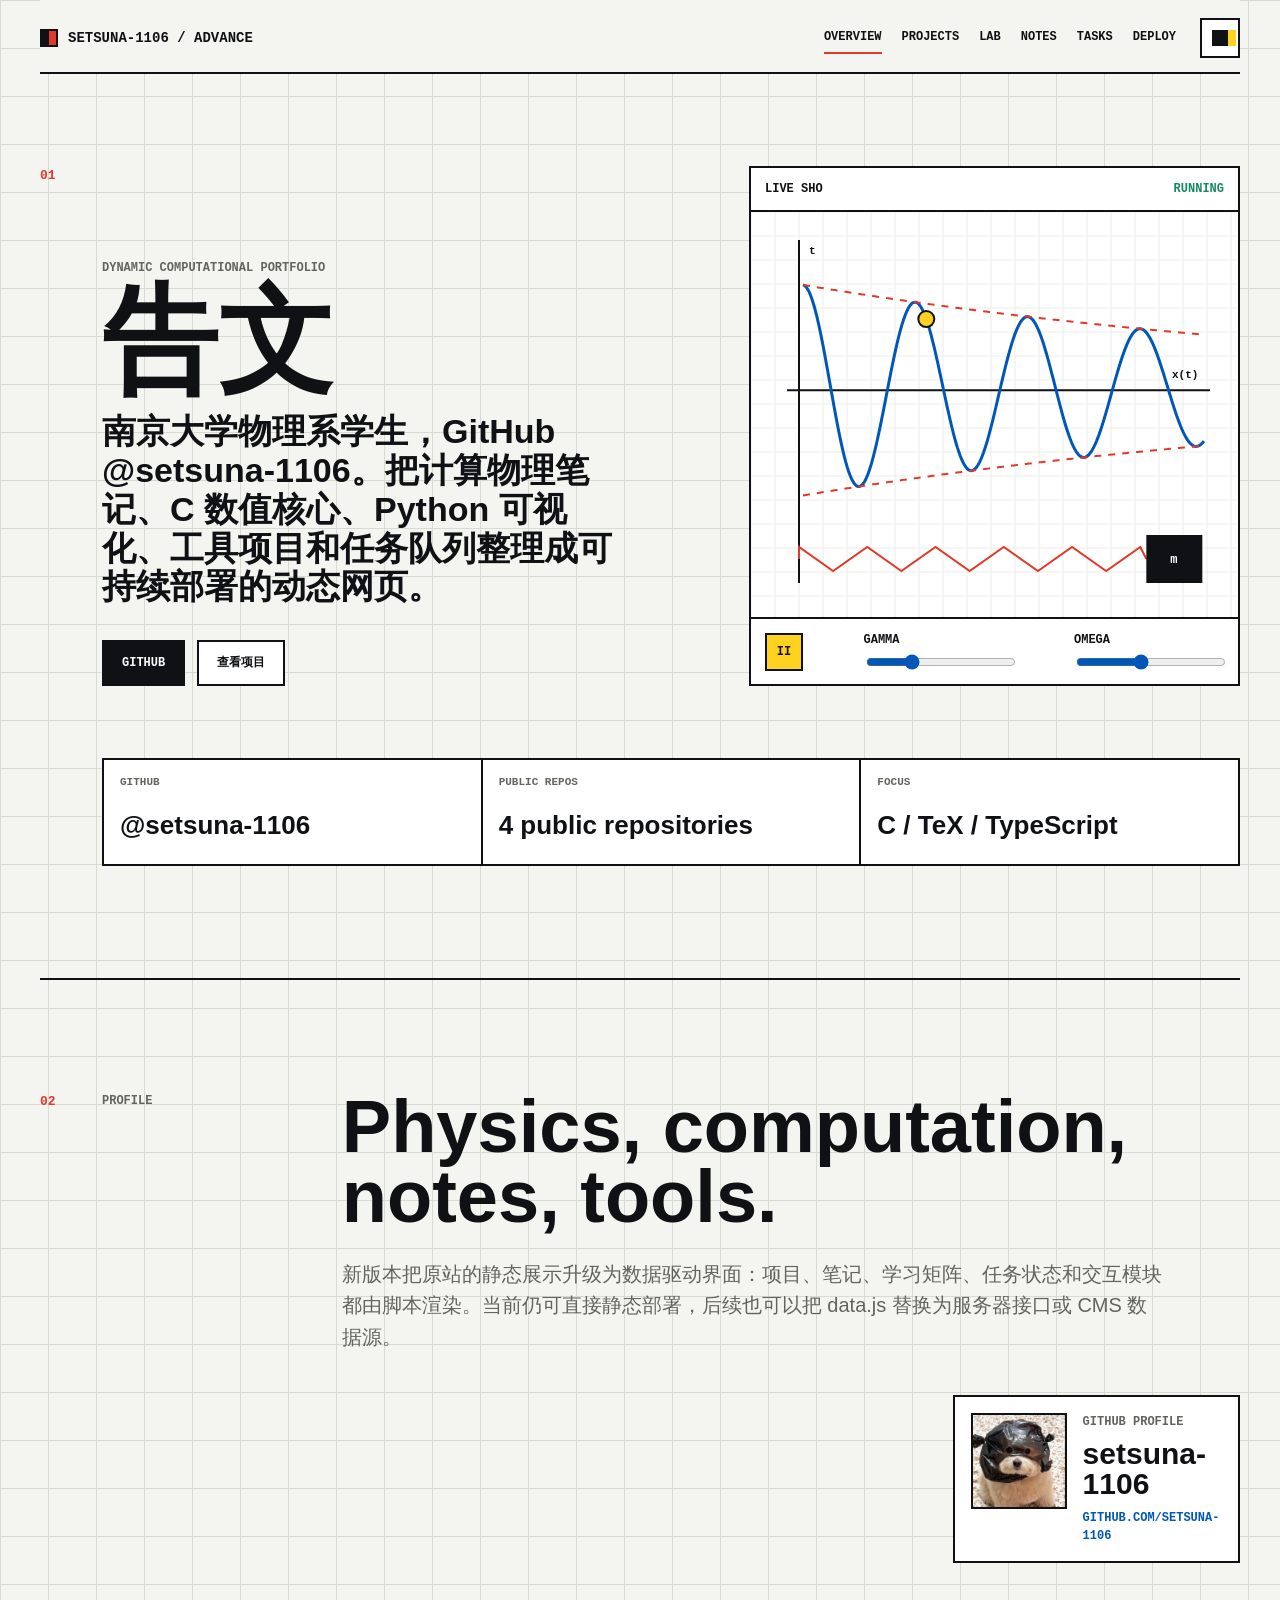
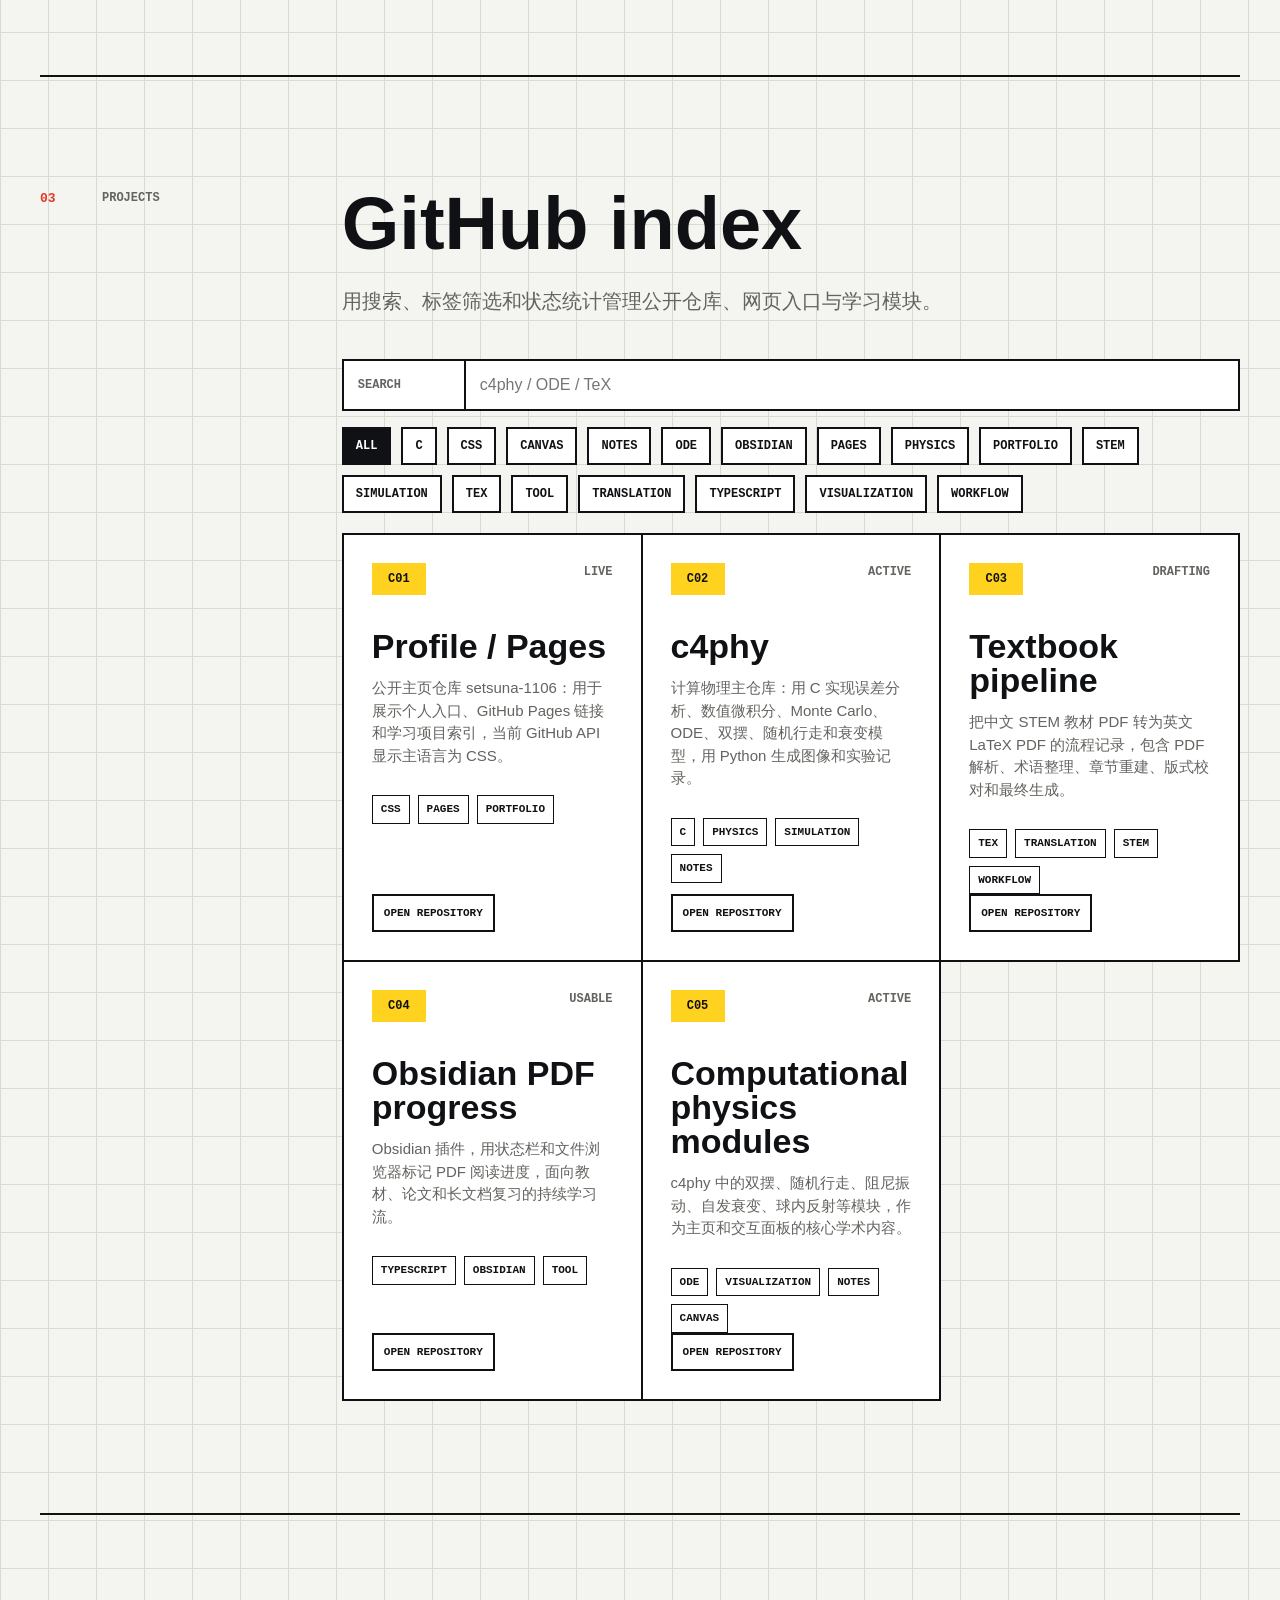
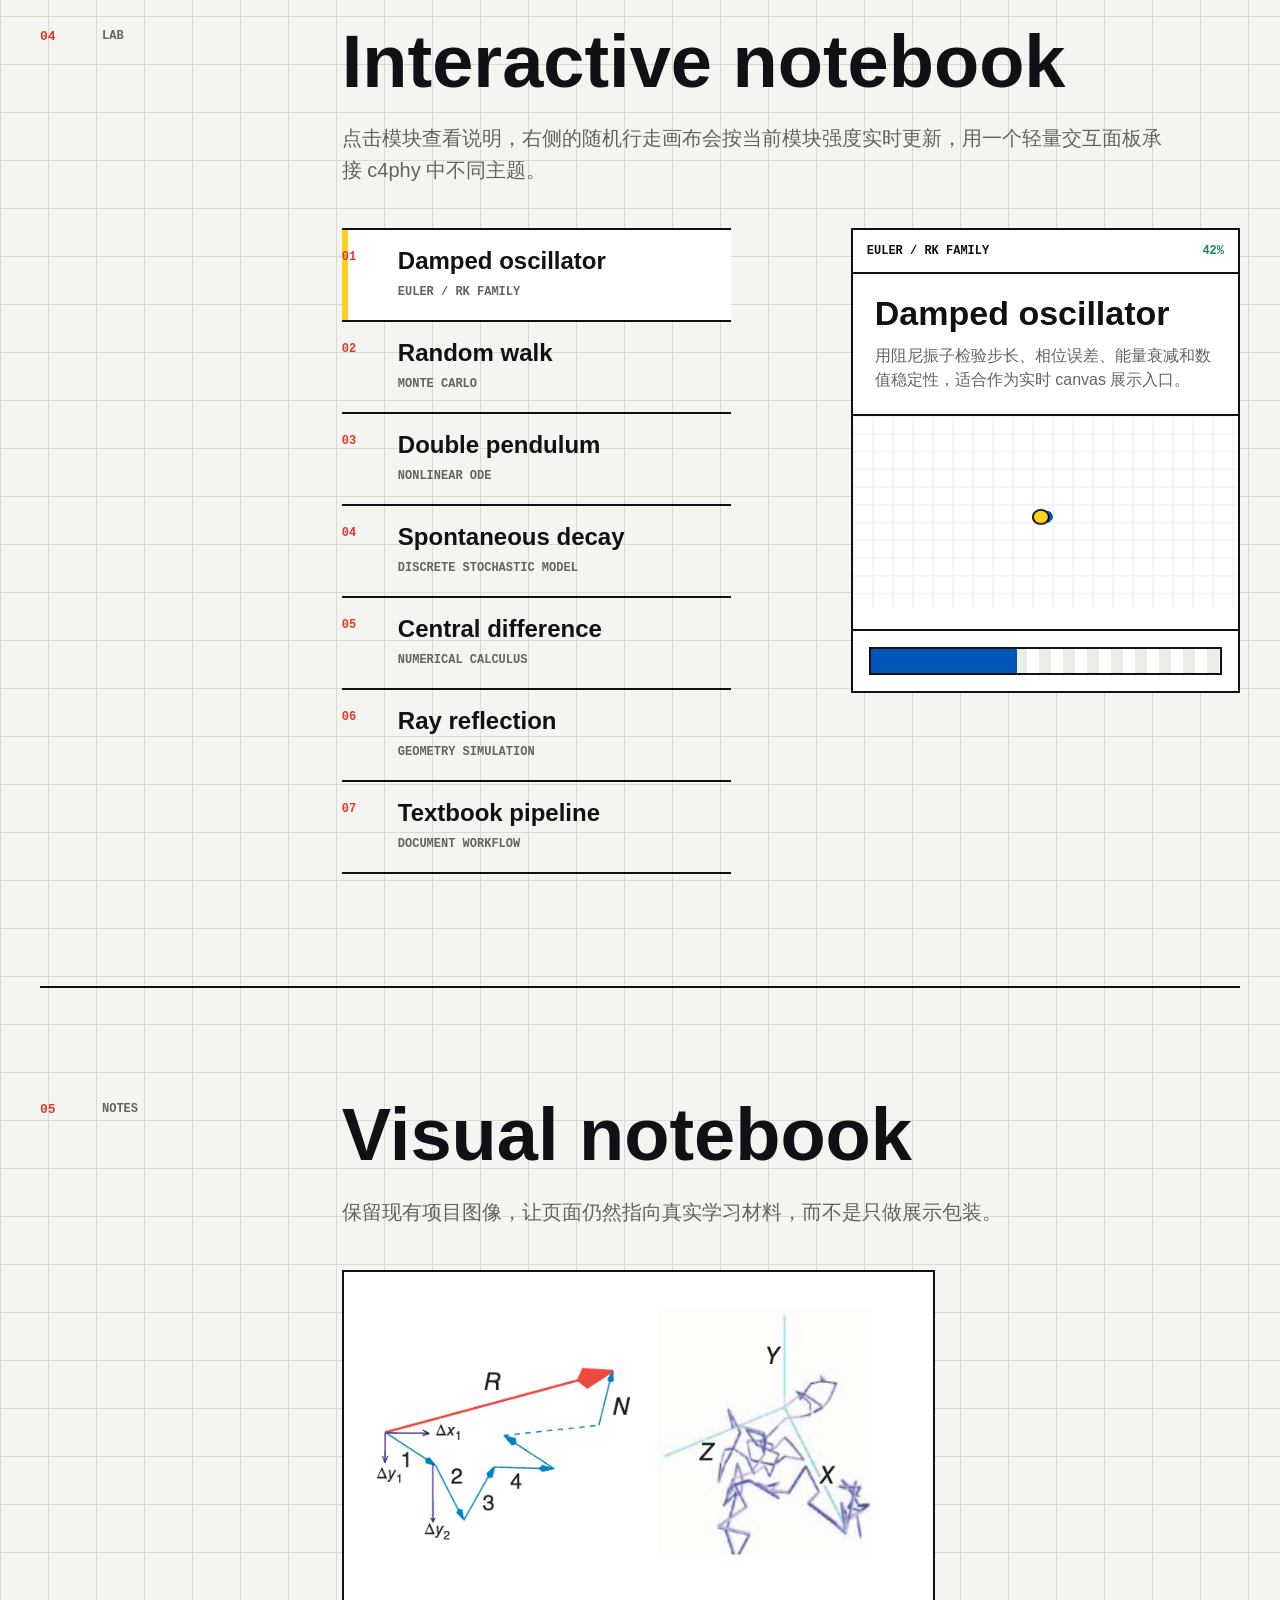
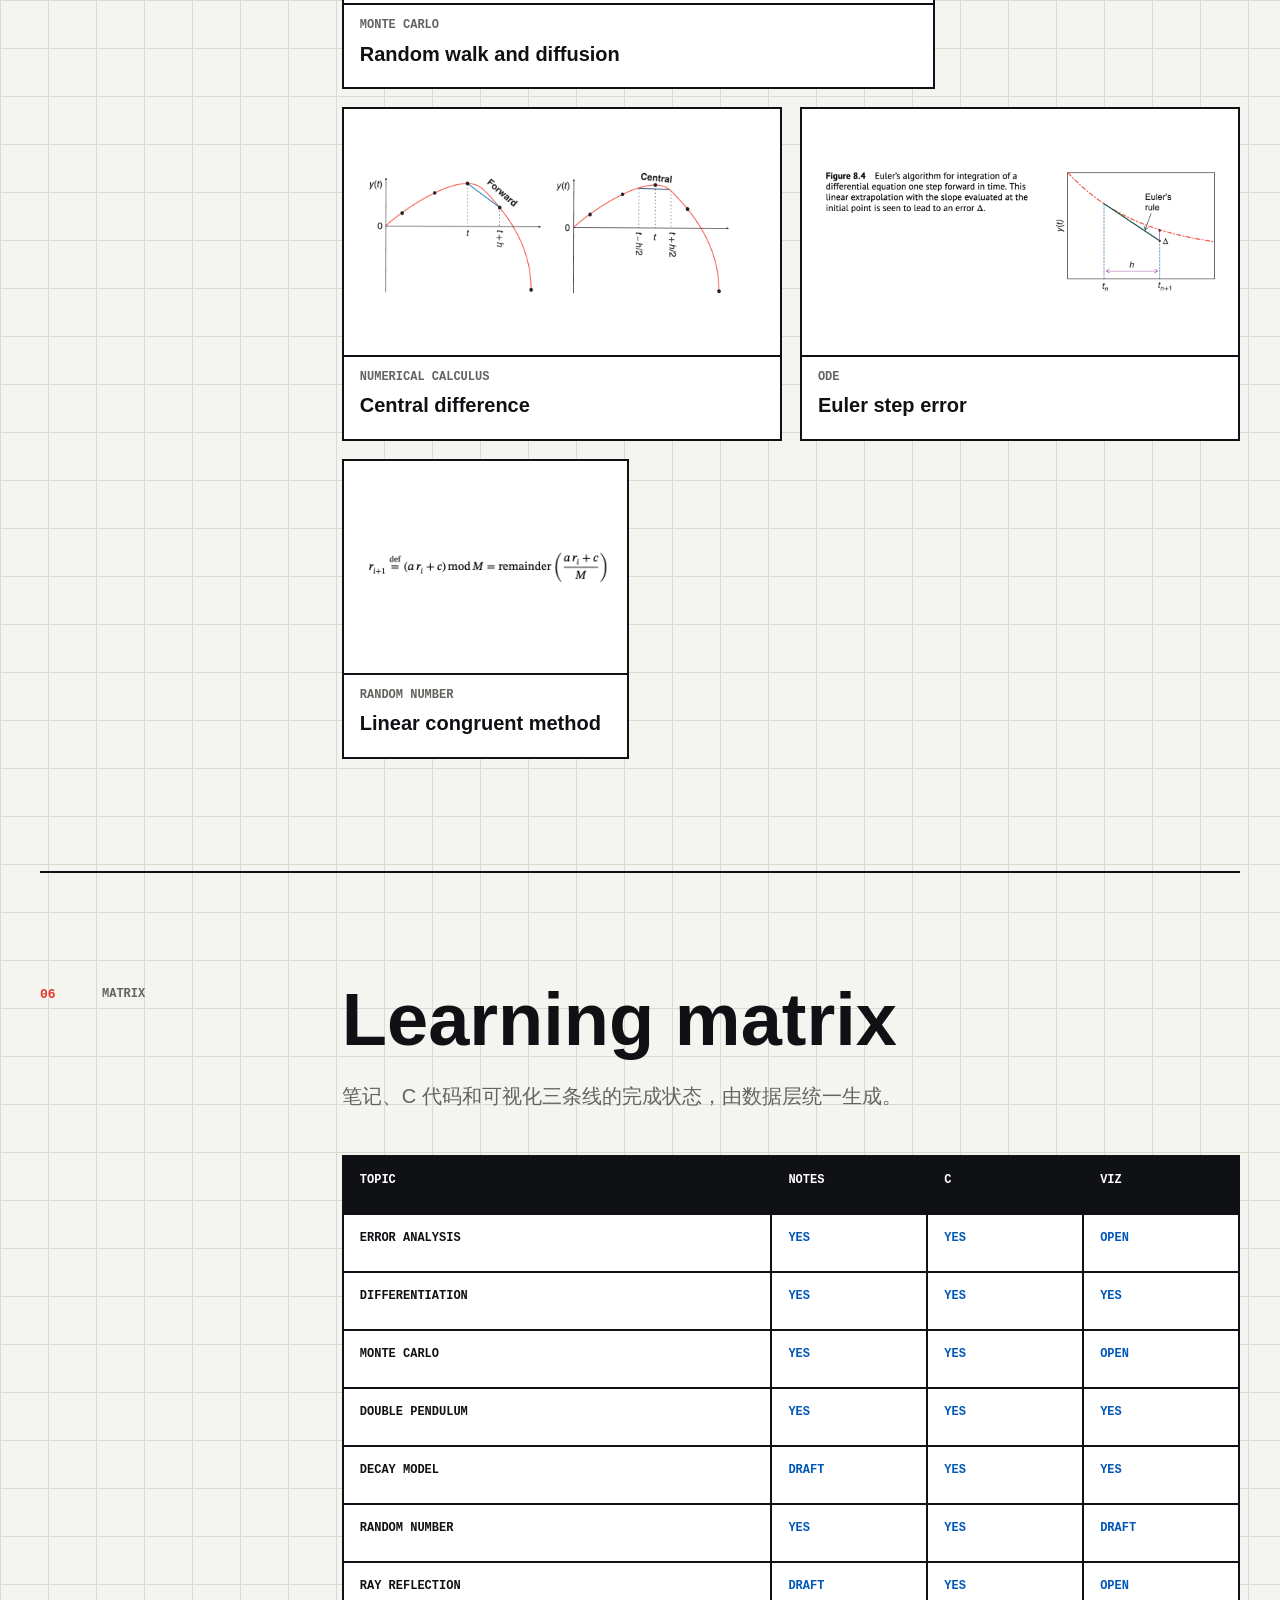
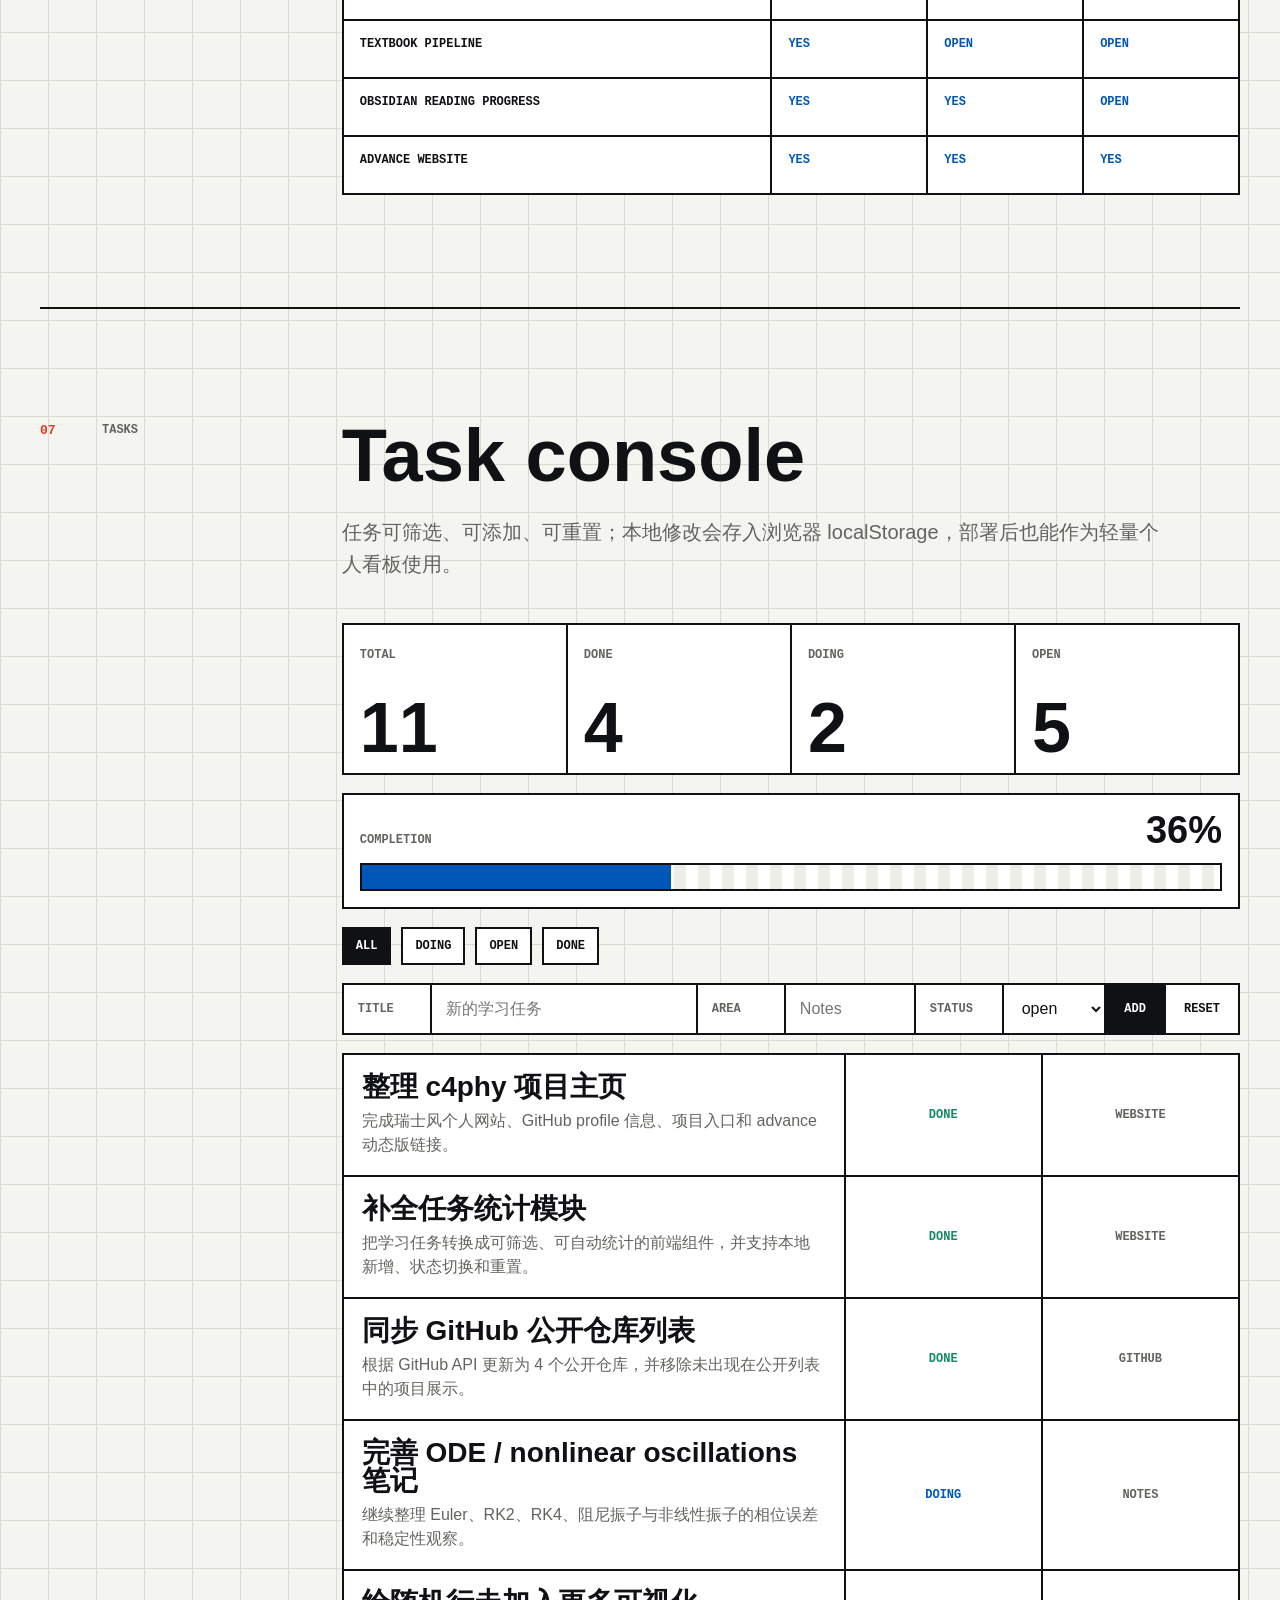
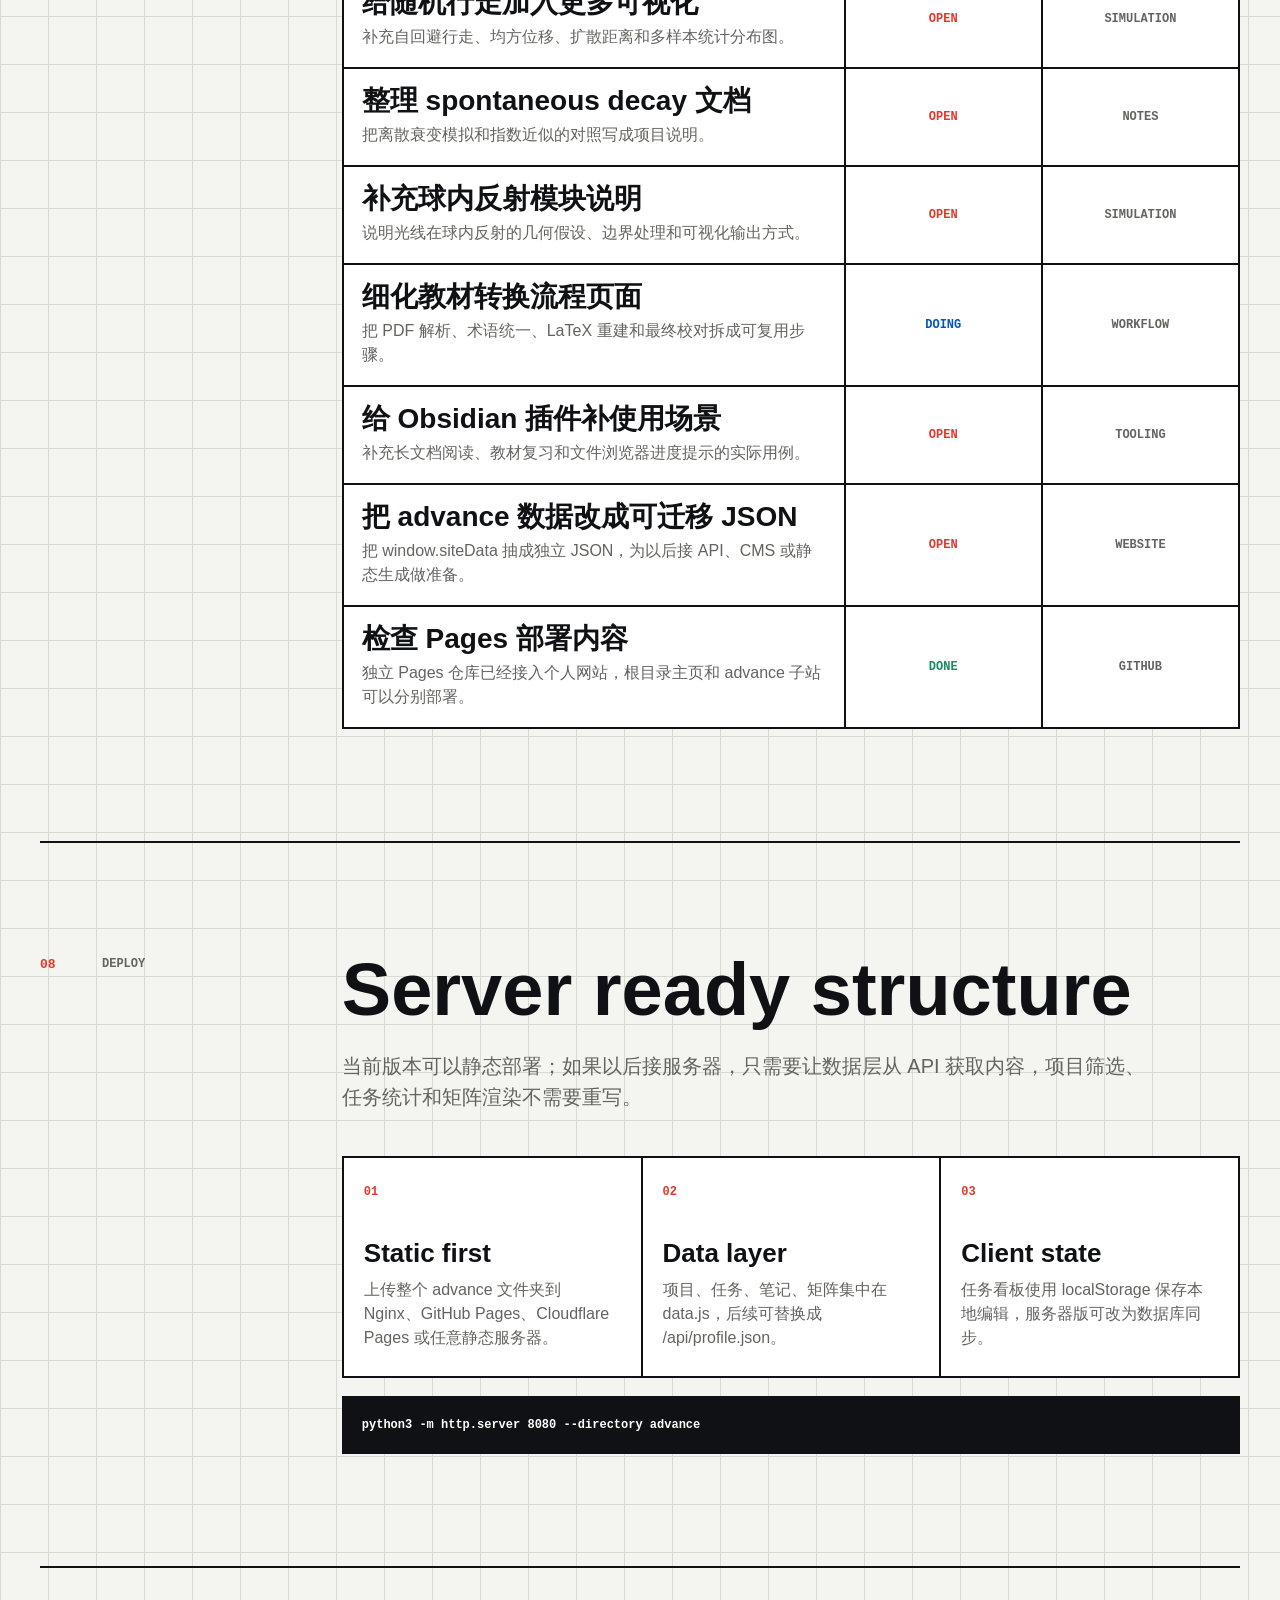
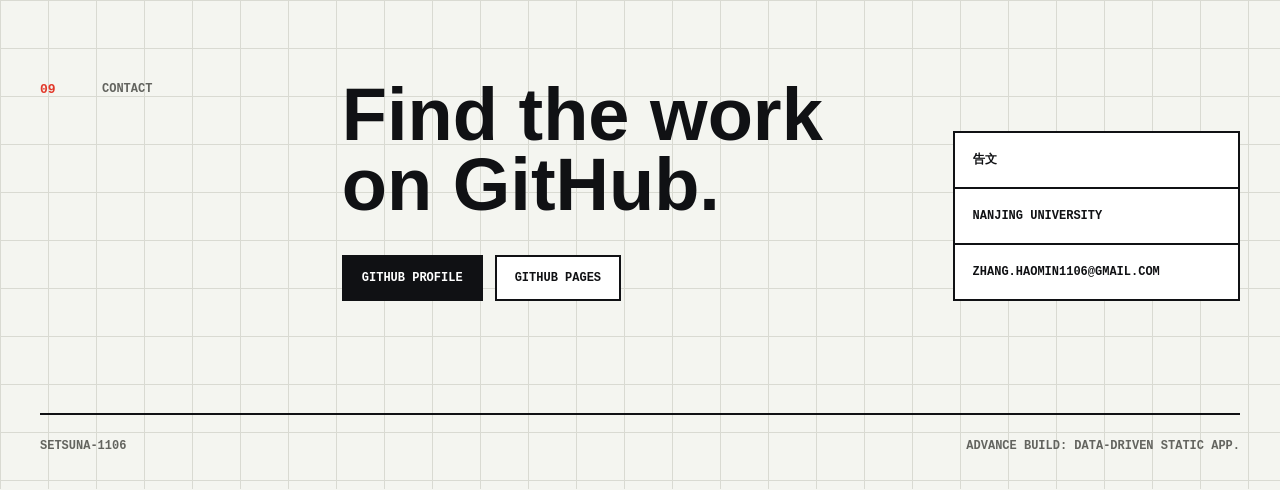
==== advance/index.html @ e16fc892 "Update GitHub-synced portfolio content" ====
<!doctype html>
<html lang="zh-CN">
  <head>
    <meta charset="utf-8">
    <meta name="viewport" content="width=device-width, initial-scale=1">
    <meta
      name="description"
      content="告文 / setsuna-1106 dynamic portfolio for computational physics notes, C simulations, Python visualizations, and deployable project records."
    >
    <title>告文 Advance | setsuna-1106</title>
    <link rel="stylesheet" href="styles.css?v=2">
    <script src="data.js?v=3" defer></script>
    <script src="app.js?v=3" defer></script>
  </head>
  <body>
    <a class="skip-link" href="#main">Skip to content</a>

    <header class="site-header" aria-label="Primary navigation">
      <a class="brand" href="#overview" aria-label="setsuna-1106 advance home">
        <span class="brand-mark" aria-hidden="true"></span>
        <span>setsuna-1106 / advance</span>
      </a>
      <nav class="nav-links" aria-label="Sections">
        <a href="#overview" data-route="overview">Overview</a>
        <a href="#projects" data-route="projects">Projects</a>
        <a href="#lab" data-route="lab">Lab</a>
        <a href="#notes" data-route="notes">Notes</a>
        <a href="#tasks" data-route="tasks">Tasks</a>
        <a href="#deploy" data-route="deploy">Deploy</a>
      </nav>
      <button class="theme-toggle" id="theme-toggle" type="button" aria-label="Switch theme" title="Switch theme">
        <span aria-hidden="true"></span>
      </button>
    </header>

    <main id="main">
      <section class="hero section-grid" id="overview" aria-labelledby="hero-title">
        <div class="section-index" aria-hidden="true">01</div>
        <div class="hero-copy">
          <p class="system-line">Dynamic computational portfolio</p>
          <h1 id="hero-title">告文</h1>
          <p class="hero-statement">
            南京大学物理系学生，GitHub @setsuna-1106。把计算物理笔记、C 数值核心、Python 可视化、工具项目和任务队列整理成可持续部署的动态网页。
          </p>
          <div class="hero-actions" aria-label="Primary links">
            <a class="button primary" href="https://github.com/setsuna-1106">GitHub</a>
            <a class="button secondary" href="#projects">查看项目</a>
          </div>
        </div>

        <aside class="control-panel hero-panel" aria-label="Realtime oscillator lab">
          <div class="panel-head">
            <span>Live SHO</span>
            <span id="sim-status">running</span>
          </div>
          <canvas id="oscillator" width="720" height="420"></canvas>
          <div class="sim-controls" aria-label="Simulation controls">
            <button class="icon-button" id="play-sim" type="button" aria-label="Pause simulation" title="Pause simulation">
              <span aria-hidden="true">II</span>
            </button>
            <label>
              <span>gamma</span>
              <input id="damping" type="range" min="0" max="0.14" step="0.01" value="0.04">
            </label>
            <label>
              <span>omega</span>
              <input id="frequency" type="range" min="0.8" max="2.2" step="0.1" value="1.4">
            </label>
          </div>
        </aside>

        <dl class="hero-meta" id="hero-meta" aria-label="Profile facts"></dl>
      </section>

      <section class="profile section-grid" aria-labelledby="profile-title">
        <div class="section-index" aria-hidden="true">02</div>
        <div class="section-label">Profile</div>
        <div class="section-heading">
          <h2 id="profile-title">Physics, computation, notes, tools.</h2>
          <p>
            新版本把原站的静态展示升级为数据驱动界面：项目、笔记、学习矩阵、任务状态和交互模块都由脚本渲染。当前仍可直接静态部署，后续也可以把 data.js 替换为服务器接口或 CMS 数据源。
          </p>
        </div>
        <article class="profile-card">
          <img src="assets/github-avatar.jpg" alt="GitHub avatar for setsuna-1106">
          <div>
            <span>GitHub Profile</span>
            <strong>setsuna-1106</strong>
            <a href="https://github.com/setsuna-1106">github.com/setsuna-1106</a>
          </div>
        </article>
      </section>

      <section class="projects section-grid" id="projects" aria-labelledby="projects-title">
        <div class="section-index" aria-hidden="true">03</div>
        <div class="section-label">Projects</div>
        <div class="section-heading">
          <h2 id="projects-title">GitHub index</h2>
          <p>用搜索、标签筛选和状态统计管理公开仓库、网页入口与学习模块。</p>
        </div>
        <div class="project-tools" aria-label="Project tools">
          <label class="search-box">
            <span>Search</span>
            <input id="project-search" type="search" placeholder="c4phy / ODE / TeX">
          </label>
          <div class="filter-row" id="project-filters" aria-label="Project tag filters"></div>
        </div>
        <div class="project-list" id="project-list" aria-live="polite"></div>
      </section>

      <section class="lab section-grid" id="lab" aria-labelledby="lab-title">
        <div class="section-index" aria-hidden="true">04</div>
        <div class="section-label">Lab</div>
        <div class="section-heading">
          <h2 id="lab-title">Interactive notebook</h2>
          <p>点击模块查看说明，右侧的随机行走画布会按当前模块强度实时更新，用一个轻量交互面板承接 c4phy 中不同主题。</p>
        </div>
        <div class="module-list" id="module-list" aria-label="Computational modules"></div>
        <aside class="control-panel module-detail" id="module-detail" aria-live="polite"></aside>
      </section>

      <section class="notes section-grid" id="notes" aria-labelledby="notes-title">
        <div class="section-index" aria-hidden="true">05</div>
        <div class="section-label">Notes</div>
        <div class="section-heading">
          <h2 id="notes-title">Visual notebook</h2>
          <p>保留现有项目图像，让页面仍然指向真实学习材料，而不是只做展示包装。</p>
        </div>
        <div class="note-gallery" id="note-gallery"></div>
      </section>

      <section class="matrix-section section-grid" aria-labelledby="matrix-title">
        <div class="section-index" aria-hidden="true">06</div>
        <div class="section-label">Matrix</div>
        <div class="section-heading">
          <h2 id="matrix-title">Learning matrix</h2>
          <p>笔记、C 代码和可视化三条线的完成状态，由数据层统一生成。</p>
        </div>
        <div class="matrix" id="matrix" role="table" aria-label="Learning progress matrix"></div>
      </section>

      <section class="tasks section-grid" id="tasks" aria-labelledby="tasks-title">
        <div class="section-index" aria-hidden="true">07</div>
        <div class="section-label">Tasks</div>
        <div class="section-heading">
          <h2 id="tasks-title">Task console</h2>
          <p>任务可筛选、可添加、可重置；本地修改会存入浏览器 localStorage，部署后也能作为轻量个人看板使用。</p>
        </div>
        <div class="task-dashboard" aria-label="Current task statistics">
          <div class="task-summary" id="task-summary"></div>
          <div class="task-meter" aria-label="Completion rate">
            <div class="task-meter-head">
              <span>Completion</span>
              <strong id="task-percent">0%</strong>
            </div>
            <div class="task-meter-track" aria-hidden="true">
              <span id="task-meter-bar"></span>
            </div>
          </div>
          <div class="task-filters" id="task-filters" aria-label="Task filters"></div>
          <form class="task-form" id="task-form" aria-label="Add task">
            <label>
              <span>Title</span>
              <input id="task-title" name="title" type="text" placeholder="新的学习任务" required>
            </label>
            <label>
              <span>Area</span>
              <input id="task-area" name="area" type="text" placeholder="Notes">
            </label>
            <label>
              <span>Status</span>
              <select id="task-status" name="status">
                <option value="open">open</option>
                <option value="doing">doing</option>
                <option value="done">done</option>
              </select>
            </label>
            <button class="button primary" type="submit">Add</button>
            <button class="button secondary" id="reset-tasks" type="button">Reset</button>
          </form>
          <div class="task-list" id="task-list" aria-live="polite"></div>
        </div>
      </section>

      <section class="deploy section-grid" id="deploy" aria-labelledby="deploy-title">
        <div class="section-index" aria-hidden="true">08</div>
        <div class="section-label">Deploy</div>
        <div class="section-heading">
          <h2 id="deploy-title">Server ready structure</h2>
          <p>当前版本可以静态部署；如果以后接服务器，只需要让数据层从 API 获取内容，项目筛选、任务统计和矩阵渲染不需要重写。</p>
        </div>
        <div class="deploy-board" aria-label="Deployment plan">
          <article>
            <span>01</span>
            <strong>Static first</strong>
            <p>上传整个 advance 文件夹到 Nginx、GitHub Pages、Cloudflare Pages 或任意静态服务器。</p>
          </article>
          <article>
            <span>02</span>
            <strong>Data layer</strong>
            <p>项目、任务、笔记、矩阵集中在 data.js，后续可替换成 /api/profile.json。</p>
          </article>
          <article>
            <span>03</span>
            <strong>Client state</strong>
            <p>任务看板使用 localStorage 保存本地编辑，服务器版可改为数据库同步。</p>
          </article>
        </div>
        <pre class="code-panel" aria-label="Static server command"><code>python3 -m http.server 8080 --directory advance</code></pre>
      </section>

      <section class="contact section-grid" id="contact" aria-labelledby="contact-title">
        <div class="section-index" aria-hidden="true">09</div>
        <div class="section-label">Contact</div>
        <div class="contact-copy">
          <h2 id="contact-title">Find the work on GitHub.</h2>
          <div class="contact-actions" aria-label="Contact links">
            <a class="button primary" href="https://github.com/setsuna-1106">GitHub Profile</a>
            <a class="button secondary" href="https://setsuna-1106.github.io/setsuna-1106/">GitHub Pages</a>
          </div>
        </div>
        <div class="contact-card" id="contact-card" aria-label="Site facts"></div>
      </section>
    </main>

    <footer class="site-footer">
      <span>setsuna-1106</span>
      <span>Advance build: data-driven static app.</span>
    </footer>
  </body>
</html>
---- advance/styles.css ----
:root {
  color-scheme: light;
  --bg: #f4f5f0;
  --paper: #ffffff;
  --ink: #101114;
  --muted: #63645f;
  --line: #d9dad2;
  --soft-line: #ecede7;
  --red: #e2382a;
  --blue: #0057b8;
  --yellow: #ffd21f;
  --green: #168a61;
  --max: 1360px;
  --gutter: 40px;
  --radius: 6px;
  --mono: "SFMono-Regular", "Cascadia Mono", "Liberation Mono", Menlo, monospace;
  --sans: Inter, "Helvetica Neue", Helvetica, Arial, "PingFang SC", "Microsoft YaHei", sans-serif;
}

:root[data-theme="ink"] {
  color-scheme: dark;
  --bg: #121419;
  --paper: #191d24;
  --ink: #f8f8f2;
  --muted: #aaaea7;
  --line: #343942;
  --soft-line: #252a33;
  --yellow: #f5c826;
}

* {
  box-sizing: border-box;
}

html {
  scroll-behavior: smooth;
}

body {
  margin: 0;
  background:
    linear-gradient(var(--line) 1px, transparent 1px),
    linear-gradient(90deg, var(--line) 1px, transparent 1px),
    var(--bg);
  background-size: 48px 48px;
  color: var(--ink);
  font-family: var(--sans);
  font-size: 16px;
  line-height: 1.5;
  letter-spacing: 0;
}

body::selection {
  background: var(--yellow);
  color: #101114;
}

a {
  color: inherit;
  text-decoration: none;
}

button,
input,
select {
  font: inherit;
}

button {
  cursor: pointer;
}

img,
canvas {
  display: block;
  max-width: 100%;
}

.skip-link {
  position: absolute;
  left: 12px;
  top: 12px;
  z-index: 100;
  transform: translateY(-160%);
  background: var(--ink);
  color: var(--paper);
  padding: 10px 14px;
}

.skip-link:focus {
  transform: translateY(0);
}

.site-header {
  position: sticky;
  top: 0;
  z-index: 50;
  display: grid;
  grid-template-columns: auto 1fr auto;
  align-items: center;
  gap: 24px;
  width: min(var(--max), calc(100% - var(--gutter) * 2));
  margin: 0 auto;
  padding: 18px 0 14px;
  border-bottom: 2px solid var(--ink);
  background: color-mix(in srgb, var(--bg) 90%, transparent);
  backdrop-filter: blur(10px);
}

.brand,
.nav-links {
  display: flex;
  align-items: center;
}

.brand {
  gap: 10px;
  font-family: var(--mono);
  font-size: 14px;
  font-weight: 800;
  text-transform: uppercase;
}

.brand-mark {
  width: 18px;
  aspect-ratio: 1;
  background: linear-gradient(90deg, var(--ink) 50%, var(--red) 50%);
  border: 2px solid var(--ink);
}

.nav-links {
  justify-content: flex-end;
  gap: 20px;
  font-family: var(--mono);
  font-size: 12px;
  font-weight: 800;
  text-transform: uppercase;
}

.nav-links a {
  padding: 6px 0;
  border-bottom: 2px solid transparent;
}

.nav-links a:hover,
.nav-links a:focus-visible,
.nav-links a.is-active {
  border-color: var(--red);
}

.theme-toggle {
  display: grid;
  width: 40px;
  height: 40px;
  place-items: center;
  border: 2px solid var(--ink);
  border-radius: 0;
  background: var(--paper);
  color: var(--ink);
}

.theme-toggle span {
  width: 16px;
  aspect-ratio: 1;
  background: var(--ink);
  box-shadow: 8px 0 0 var(--yellow);
}

.section-grid {
  display: grid;
  grid-template-columns: minmax(44px, 0.5fr) minmax(120px, 1fr) repeat(10, minmax(0, 1fr));
  column-gap: 18px;
  width: min(var(--max), calc(100% - var(--gutter) * 2));
  margin: 0 auto;
  padding: 112px 0;
  border-bottom: 2px solid var(--ink);
}

.hero {
  min-height: calc(100svh - 74px);
  align-items: end;
  padding-top: 92px;
}

.section-index {
  grid-column: 1;
  align-self: start;
  color: var(--red);
  font-family: var(--mono);
  font-size: 13px;
  font-weight: 800;
}

.section-label {
  grid-column: 2;
  align-self: start;
  color: var(--muted);
  font-family: var(--mono);
  font-size: 12px;
  font-weight: 800;
  text-transform: uppercase;
}

.hero-copy {
  grid-column: 2 / span 5;
  align-self: end;
}

.system-line,
.project-status,
.profile-card span,
.profile-card a,
.chip,
.panel-head,
.sim-controls,
.module-row span,
.module-row em,
.note-card figcaption span,
.matrix-row span,
.task-stat span,
.task-meter-head span,
.task-row-meta,
.task-row-status,
.contact-card p,
.site-footer,
.code-panel {
  font-family: var(--mono);
  font-size: 12px;
  font-weight: 800;
  text-transform: uppercase;
}

.system-line {
  margin: 0 0 18px;
  color: var(--muted);
}

.hero h1 {
  margin: 0 0 24px;
  font-size: 116px;
  font-weight: 900;
  line-height: 0.8;
  letter-spacing: 0;
}

.hero-statement {
  max-width: 760px;
  margin: 0;
  font-size: 34px;
  font-weight: 800;
  line-height: 1.14;
}

.hero-actions,
.contact-actions {
  display: flex;
  flex-wrap: wrap;
  gap: 12px;
  margin-top: 34px;
}

.button {
  display: inline-flex;
  min-height: 46px;
  align-items: center;
  justify-content: center;
  padding: 12px 18px;
  border: 2px solid var(--ink);
  border-radius: 0;
  background: var(--paper);
  color: var(--ink);
  font-family: var(--mono);
  font-size: 12px;
  font-weight: 800;
  text-transform: uppercase;
}

.button.primary {
  background: var(--ink);
  color: var(--paper);
}

.button:hover,
.button:focus-visible,
.chip:hover,
.chip:focus-visible,
.module-row:hover,
.module-row:focus-visible {
  transform: translate(-2px, -2px);
  box-shadow: 4px 4px 0 var(--blue);
}

.control-panel {
  border: 2px solid var(--ink);
  background: var(--paper);
}

.hero-panel {
  grid-column: 8 / -1;
  align-self: stretch;
  display: flex;
  min-height: 520px;
  flex-direction: column;
}

.panel-head,
.sim-controls {
  display: flex;
  align-items: center;
  justify-content: space-between;
  gap: 16px;
  padding: 12px 14px;
  border-bottom: 2px solid var(--ink);
}

.panel-head span:last-child,
[data-status="running"] {
  color: var(--green);
}

#oscillator {
  width: 100%;
  min-height: 0;
  flex: 1;
  background: var(--paper);
}

.sim-controls {
  flex-wrap: wrap;
  border-top: 2px solid var(--ink);
  border-bottom: 0;
}

.sim-controls label {
  display: grid;
  min-width: 150px;
  gap: 3px;
  color: var(--muted);
}

.sim-controls label span {
  color: var(--ink);
}

.sim-controls input {
  width: 100%;
  accent-color: var(--blue);
}

.icon-button {
  display: inline-grid;
  width: 38px;
  height: 38px;
  place-items: center;
  border: 2px solid var(--ink);
  border-radius: 0;
  background: var(--yellow);
  color: #101114;
  font-family: var(--mono);
  font-size: 12px;
  font-weight: 900;
}

.icon-button:hover,
.icon-button:focus-visible {
  background: var(--red);
  color: #fff;
}

.hero-meta {
  grid-column: 2 / -1;
  display: grid;
  grid-template-columns: repeat(3, 1fr);
  width: 100%;
  margin: 72px 0 0;
  border-top: 2px solid var(--ink);
  border-left: 2px solid var(--ink);
}

.hero-meta div {
  min-height: 106px;
  padding: 14px 16px;
  border-right: 2px solid var(--ink);
  border-bottom: 2px solid var(--ink);
  background: var(--paper);
}

.hero-meta dt {
  margin-bottom: 20px;
  color: var(--muted);
  font-family: var(--mono);
  font-size: 11px;
  font-weight: 800;
  text-transform: uppercase;
}

.hero-meta dd {
  margin: 0;
  font-size: 26px;
  font-weight: 800;
  line-height: 1.08;
}

.section-heading {
  grid-column: 4 / -1;
  margin-bottom: 42px;
}

.section-heading h2,
.contact-copy h2 {
  margin: 0;
  font-size: 74px;
  font-weight: 900;
  line-height: 0.95;
  letter-spacing: 0;
}

.section-heading p {
  max-width: 820px;
  margin: 26px 0 0;
  color: var(--muted);
  font-size: 20px;
  line-height: 1.58;
}

.profile-card {
  grid-column: 10 / -1;
  align-self: end;
  display: grid;
  grid-template-columns: 96px 1fr;
  gap: 16px;
  padding: 16px;
  border: 2px solid var(--ink);
  background: var(--paper);
}

.profile-card img {
  width: 96px;
  aspect-ratio: 1;
  object-fit: cover;
  border: 2px solid var(--ink);
}

.profile-card div {
  display: grid;
  align-content: center;
  min-width: 0;
}

.profile-card span {
  color: var(--muted);
}

.profile-card strong {
  margin: 8px 0 10px;
  font-size: 30px;
  line-height: 1;
}

.profile-card a {
  color: var(--blue);
  overflow-wrap: anywhere;
}

.project-tools {
  grid-column: 4 / -1;
  display: grid;
  gap: 16px;
  margin-bottom: 20px;
}

.search-box {
  display: grid;
  grid-template-columns: 120px 1fr;
  align-items: center;
  border: 2px solid var(--ink);
  background: var(--paper);
}

.search-box span,
.task-form span {
  padding: 12px 14px;
  color: var(--muted);
  font-family: var(--mono);
  font-size: 12px;
  font-weight: 800;
  text-transform: uppercase;
}

.search-box input,
.task-form input,
.task-form select {
  width: 100%;
  min-height: 48px;
  border: 0;
  border-left: 2px solid var(--ink);
  background: var(--paper);
  color: var(--ink);
  padding: 10px 14px;
  outline: 0;
}

.search-box input:focus,
.task-form input:focus,
.task-form select:focus {
  box-shadow: inset 0 0 0 2px var(--blue);
}

.filter-row,
.task-filters {
  display: flex;
  flex-wrap: wrap;
  gap: 10px;
}

.chip {
  min-height: 38px;
  padding: 8px 12px;
  border: 2px solid var(--ink);
  border-radius: 0;
  background: var(--paper);
  color: var(--ink);
}

.chip.is-active {
  background: var(--ink);
  color: var(--paper);
}

.project-list {
  grid-column: 4 / -1;
  display: grid;
  grid-template-columns: repeat(3, minmax(0, 1fr));
  border-top: 2px solid var(--ink);
  border-left: 2px solid var(--ink);
}

.project-item {
  position: relative;
  display: flex;
  flex-direction: column;
  min-height: 340px;
  padding: 28px;
  border-right: 2px solid var(--ink);
  border-bottom: 2px solid var(--ink);
  background: var(--paper);
}

.project-code {
  display: inline-flex;
  align-items: center;
  justify-content: center;
  width: 54px;
  height: 32px;
  margin-bottom: 34px;
  background: var(--yellow);
  color: #101114;
  font-family: var(--mono);
  font-size: 12px;
  font-weight: 900;
}

.project-status {
  position: absolute;
  top: 28px;
  right: 28px;
  color: var(--muted);
}

.project-item h3 {
  margin: 0 0 14px;
  font-size: 34px;
  font-weight: 900;
  line-height: 1;
}

.project-item p {
  margin: 0;
  color: var(--muted);
  font-size: 15px;
}

.project-item ul {
  display: flex;
  flex-wrap: wrap;
  gap: 8px;
  margin: 28px 0 0;
  padding: 0;
  list-style: none;
}

.project-item li {
  padding: 5px 8px;
  border: 1px solid var(--ink);
  font-family: var(--mono);
  font-size: 11px;
  font-weight: 700;
  text-transform: uppercase;
}

.project-link {
  display: inline-flex;
  align-items: center;
  align-self: flex-start;
  min-height: 38px;
  margin-top: auto;
  padding: 8px 10px;
  border: 2px solid var(--ink);
  background: var(--paper);
  color: var(--ink);
  font-family: var(--mono);
  font-size: 11px;
  font-weight: 900;
  text-transform: uppercase;
}

.project-link:hover,
.project-link:focus-visible {
  background: var(--ink);
  color: var(--paper);
}

.module-list {
  grid-column: 4 / span 4;
  border-top: 2px solid var(--ink);
}

.module-row {
  display: grid;
  grid-template-columns: 56px 1fr;
  width: 100%;
  min-height: 92px;
  padding: 18px 0;
  border: 0;
  border-bottom: 2px solid var(--ink);
  background: transparent;
  color: var(--ink);
  text-align: left;
}

.module-row span {
  color: var(--red);
}

.module-row strong {
  font-size: 24px;
  line-height: 1.05;
}

.module-row em {
  grid-column: 2;
  margin-top: 8px;
  color: var(--muted);
  font-style: normal;
}

.module-row.is-active {
  background: var(--paper);
  box-shadow: inset 6px 0 0 var(--yellow);
}

.module-detail {
  grid-column: 9 / -1;
  align-self: start;
}

.module-copy {
  padding: 22px;
}

.module-copy h3 {
  margin: 0 0 14px;
  font-size: 34px;
  line-height: 1;
}

.module-copy p {
  margin: 0;
  color: var(--muted);
}

#walk-canvas {
  width: 100%;
  aspect-ratio: 16 / 9;
  border-top: 2px solid var(--ink);
  border-bottom: 2px solid var(--ink);
  background: var(--paper);
}

.module-meter {
  height: 28px;
  margin: 16px;
  border: 2px solid var(--ink);
  background: repeating-linear-gradient(90deg, var(--soft-line) 0, var(--soft-line) 12px, var(--paper) 12px, var(--paper) 24px);
}

.module-meter span {
  display: block;
  height: 100%;
  background: var(--blue);
}

.note-gallery {
  grid-column: 4 / -1;
  display: grid;
  grid-template-columns: repeat(6, minmax(0, 1fr));
  gap: 18px;
}

.note-card {
  grid-column: span 3;
  margin: 0;
  border: 2px solid var(--ink);
  background: var(--paper);
}

.note-card.large {
  grid-column: span 4;
}

.note-card.small {
  grid-column: span 2;
}

.note-card img {
  width: 100%;
  aspect-ratio: 16 / 9;
  object-fit: contain;
  padding: 18px;
  background: #fff;
}

.note-card.small img {
  aspect-ratio: 4 / 3;
}

.note-card figcaption {
  min-height: 84px;
  padding: 14px 16px;
  border-top: 2px solid var(--ink);
  font-size: 20px;
  font-weight: 900;
  line-height: 1.1;
}

.note-card figcaption span {
  display: block;
  margin-bottom: 10px;
  color: var(--muted);
}

.matrix {
  grid-column: 4 / -1;
  border-top: 2px solid var(--ink);
  border-left: 2px solid var(--ink);
  background: var(--paper);
}

.matrix-row {
  display: grid;
  grid-template-columns: 2.2fr repeat(3, 0.8fr);
}

.matrix-row span {
  min-height: 58px;
  padding: 14px 16px;
  border-right: 2px solid var(--ink);
  border-bottom: 2px solid var(--ink);
}

.matrix-row:not(.matrix-head) span:not(:first-child) {
  color: var(--blue);
}

.matrix-row span[data-state="open"],
.matrix-row span[data-state="draft"] {
  color: var(--red);
}

.matrix-head span {
  background: var(--ink);
  color: var(--paper);
}

.task-dashboard {
  grid-column: 4 / -1;
  display: grid;
  gap: 18px;
}

.task-summary {
  display: grid;
  grid-template-columns: repeat(4, minmax(0, 1fr));
  border-top: 2px solid var(--ink);
  border-left: 2px solid var(--ink);
  background: var(--paper);
}

.task-stat {
  min-height: 150px;
  margin: 0;
  padding: 16px;
  border-right: 2px solid var(--ink);
  border-bottom: 2px solid var(--ink);
}

.task-stat span,
.task-meter-head span,
.task-row-meta {
  color: var(--muted);
}

.task-stat strong {
  display: block;
  margin-top: 36px;
  font-size: 70px;
  font-weight: 900;
  line-height: 0.78;
}

.task-meter {
  padding: 16px;
  border: 2px solid var(--ink);
  background: var(--paper);
}

.task-meter-head {
  display: flex;
  align-items: baseline;
  justify-content: space-between;
  gap: 18px;
  margin-bottom: 14px;
}

.task-meter-head strong {
  font-size: 38px;
  line-height: 1;
}

.task-meter-track {
  height: 28px;
  border: 2px solid var(--ink);
  background: repeating-linear-gradient(90deg, var(--soft-line) 0, var(--soft-line) 12px, var(--paper) 12px, var(--paper) 24px);
}

.task-meter-track span {
  display: block;
  width: 0;
  height: 100%;
  background: var(--blue);
  transition: width 220ms ease;
}

.task-form {
  display: grid;
  grid-template-columns: 1.3fr 0.8fr 0.7fr auto auto;
  border-top: 2px solid var(--ink);
  border-left: 2px solid var(--ink);
  background: var(--paper);
}

.task-form label {
  display: grid;
  grid-template-columns: 86px 1fr;
  align-items: center;
  border-right: 2px solid var(--ink);
  border-bottom: 2px solid var(--ink);
}

.task-form .button {
  min-height: 100%;
  border-width: 0 2px 2px 0;
}

.task-list {
  border-top: 2px solid var(--ink);
  border-left: 2px solid var(--ink);
  background: var(--paper);
}

.task-row {
  display: grid;
  grid-template-columns: minmax(0, 1.4fr) minmax(120px, 0.55fr) minmax(120px, 0.55fr);
  min-height: 92px;
}

.task-row > * {
  border-right: 2px solid var(--ink);
  border-bottom: 2px solid var(--ink);
}

.task-row-main {
  padding: 18px;
}

.task-row-main h3 {
  margin: 0 0 8px;
  font-size: 28px;
  font-weight: 900;
  line-height: 1;
}

.task-row-main p {
  margin: 0;
  color: var(--muted);
}

.task-row-status,
.task-row-meta {
  display: grid;
  min-height: 100%;
  place-items: center;
  padding: 14px;
  text-align: center;
}

.task-row-status {
  border-top: 0;
  border-left: 0;
  background: var(--paper);
  color: var(--ink);
}

.task-row-status[data-status="done"] {
  color: var(--green);
}

.task-row-status[data-status="doing"] {
  color: var(--blue);
}

.task-row-status[data-status="open"] {
  color: var(--red);
}

.deploy-board {
  grid-column: 4 / -1;
  display: grid;
  grid-template-columns: repeat(3, minmax(0, 1fr));
  border-top: 2px solid var(--ink);
  border-left: 2px solid var(--ink);
  background: var(--paper);
}

.deploy-board article {
  min-height: 220px;
  padding: 20px;
  border-right: 2px solid var(--ink);
  border-bottom: 2px solid var(--ink);
}

.deploy-board span {
  color: var(--red);
  font-family: var(--mono);
  font-size: 12px;
  font-weight: 900;
}

.deploy-board strong {
  display: block;
  margin: 38px 0 12px;
  font-size: 26px;
  line-height: 1;
}

.deploy-board p {
  margin: 0;
  color: var(--muted);
}

.code-panel {
  grid-column: 4 / -1;
  margin: 18px 0 0;
  padding: 18px;
  overflow-x: auto;
  border: 2px solid var(--ink);
  background: var(--ink);
  color: var(--paper);
  text-transform: none;
}

.contact-copy {
  grid-column: 4 / span 5;
}

.contact-card {
  grid-column: 10 / -1;
  align-self: end;
  border: 2px solid var(--ink);
  background: var(--paper);
}

.contact-card p {
  margin: 0;
  padding: 18px;
  border-bottom: 2px solid var(--ink);
}

.contact-card p:last-child {
  border-bottom: 0;
}

.site-footer {
  display: flex;
  justify-content: space-between;
  gap: 20px;
  width: min(var(--max), calc(100% - var(--gutter) * 2));
  margin: 0 auto;
  padding: 22px 0 34px;
  color: var(--muted);
}

.empty-state {
  grid-column: 1 / -1;
  margin: 0;
  padding: 24px;
  border-right: 2px solid var(--ink);
  border-bottom: 2px solid var(--ink);
  color: var(--muted);
}

@media (max-width: 1120px) {
  :root {
    --gutter: 28px;
  }

  .site-header {
    grid-template-columns: 1fr auto;
  }

  .nav-links {
    grid-column: 1 / -1;
    grid-row: 2;
    justify-content: space-between;
    overflow-x: auto;
  }

  .section-grid {
    grid-template-columns: 44px repeat(7, minmax(0, 1fr));
    padding: 86px 0;
  }

  .section-label {
    grid-column: 2 / -1;
    margin-bottom: 24px;
  }

  .hero-copy,
  .hero-panel,
  .hero-meta,
  .section-heading,
  .profile-card,
  .project-tools,
  .project-list,
  .module-list,
  .module-detail,
  .note-gallery,
  .matrix,
  .task-dashboard,
  .deploy-board,
  .code-panel,
  .contact-copy,
  .contact-card {
    grid-column: 2 / -1;
  }

  .hero-panel,
  .profile-card,
  .module-detail,
  .contact-card {
    margin-top: 34px;
  }

  .hero h1 {
    font-size: 86px;
  }

  .hero-statement {
    font-size: 28px;
  }

  .section-heading h2,
  .contact-copy h2 {
    font-size: 56px;
  }

  .project-list {
    grid-template-columns: repeat(2, minmax(0, 1fr));
  }

  .deploy-board {
    grid-template-columns: 1fr;
  }

  .task-form {
    grid-template-columns: 1fr 1fr;
  }
}

@media (max-width: 720px) {
  :root {
    --gutter: 14px;
  }

  body {
    background-size: 32px 32px;
  }

  .site-header {
    align-items: start;
    gap: 14px;
    padding-top: 14px;
  }

  .brand {
    font-size: 12px;
  }

  .theme-toggle {
    width: 36px;
    height: 36px;
  }

  .nav-links {
    gap: 14px;
    justify-content: flex-start;
    padding-bottom: 4px;
    font-size: 11px;
  }

  .section-grid {
    grid-template-columns: 1fr;
    width: min(100% - 28px, var(--max));
    padding: 58px 0;
  }

  .hero {
    align-items: start;
    min-height: auto;
  }

  .section-index,
  .section-label,
  .hero-copy,
  .hero-panel,
  .hero-meta,
  .section-heading,
  .profile-card,
  .project-tools,
  .project-list,
  .module-list,
  .module-detail,
  .note-gallery,
  .matrix,
  .task-dashboard,
  .deploy-board,
  .code-panel,
  .contact-copy,
  .contact-card {
    grid-column: 1;
  }

  .section-index {
    margin-bottom: 8px;
  }

  .hero h1 {
    font-size: 56px;
  }

  .hero-statement {
    max-width: 100%;
    font-size: 22px;
    line-height: 1.18;
    overflow-wrap: anywhere;
  }

  .hero-panel {
    min-height: 380px;
  }

  .panel-head,
  .sim-controls {
    align-items: stretch;
  }

  .sim-controls {
    flex-direction: column;
  }

  .sim-controls label {
    min-width: 0;
  }

  .hero-meta,
  .project-list,
  .note-gallery,
  .task-summary,
  .task-row {
    grid-template-columns: 1fr;
  }

  .hero-meta {
    margin-top: 42px;
  }

  .section-heading h2,
  .contact-copy h2 {
    font-size: 42px;
  }

  .section-heading p {
    font-size: 17px;
  }

  .profile-card {
    grid-template-columns: 74px 1fr;
    padding: 12px;
  }

  .profile-card img {
    width: 74px;
  }

  .search-box,
  .task-form,
  .task-form label {
    grid-template-columns: 1fr;
  }

  .search-box input,
  .task-form input,
  .task-form select {
    border-left: 0;
    border-top: 2px solid var(--ink);
  }

  .project-item {
    min-height: auto;
    padding: 20px;
  }

  .project-status {
    top: 20px;
    right: 20px;
  }

  .project-item h3,
  .module-copy h3,
  .task-row-main h3 {
    font-size: 25px;
  }

  .note-card,
  .note-card.large,
  .note-card.small {
    grid-column: span 1;
  }

  .note-card img,
  .note-card.small img {
    aspect-ratio: 5 / 3;
  }

  .matrix {
    overflow-x: auto;
  }

  .matrix-row {
    min-width: 520px;
    grid-template-columns: 1.45fr repeat(3, 0.55fr);
  }

  .task-stat {
    min-height: 112px;
  }

  .task-stat strong {
    margin-top: 20px;
    font-size: 54px;
  }

  .task-row-status,
  .task-row-meta {
    min-height: 52px;
    justify-items: start;
    text-align: left;
  }

  .site-footer {
    flex-direction: column;
    width: min(100% - 28px, var(--max));
  }
}

@media (prefers-reduced-motion: reduce) {
  html {
    scroll-behavior: auto;
  }

  *,
  *::before,
  *::after {
    animation-duration: 0.001ms !important;
    animation-iteration-count: 1 !important;
    transition-duration: 0.001ms !important;
  }
}
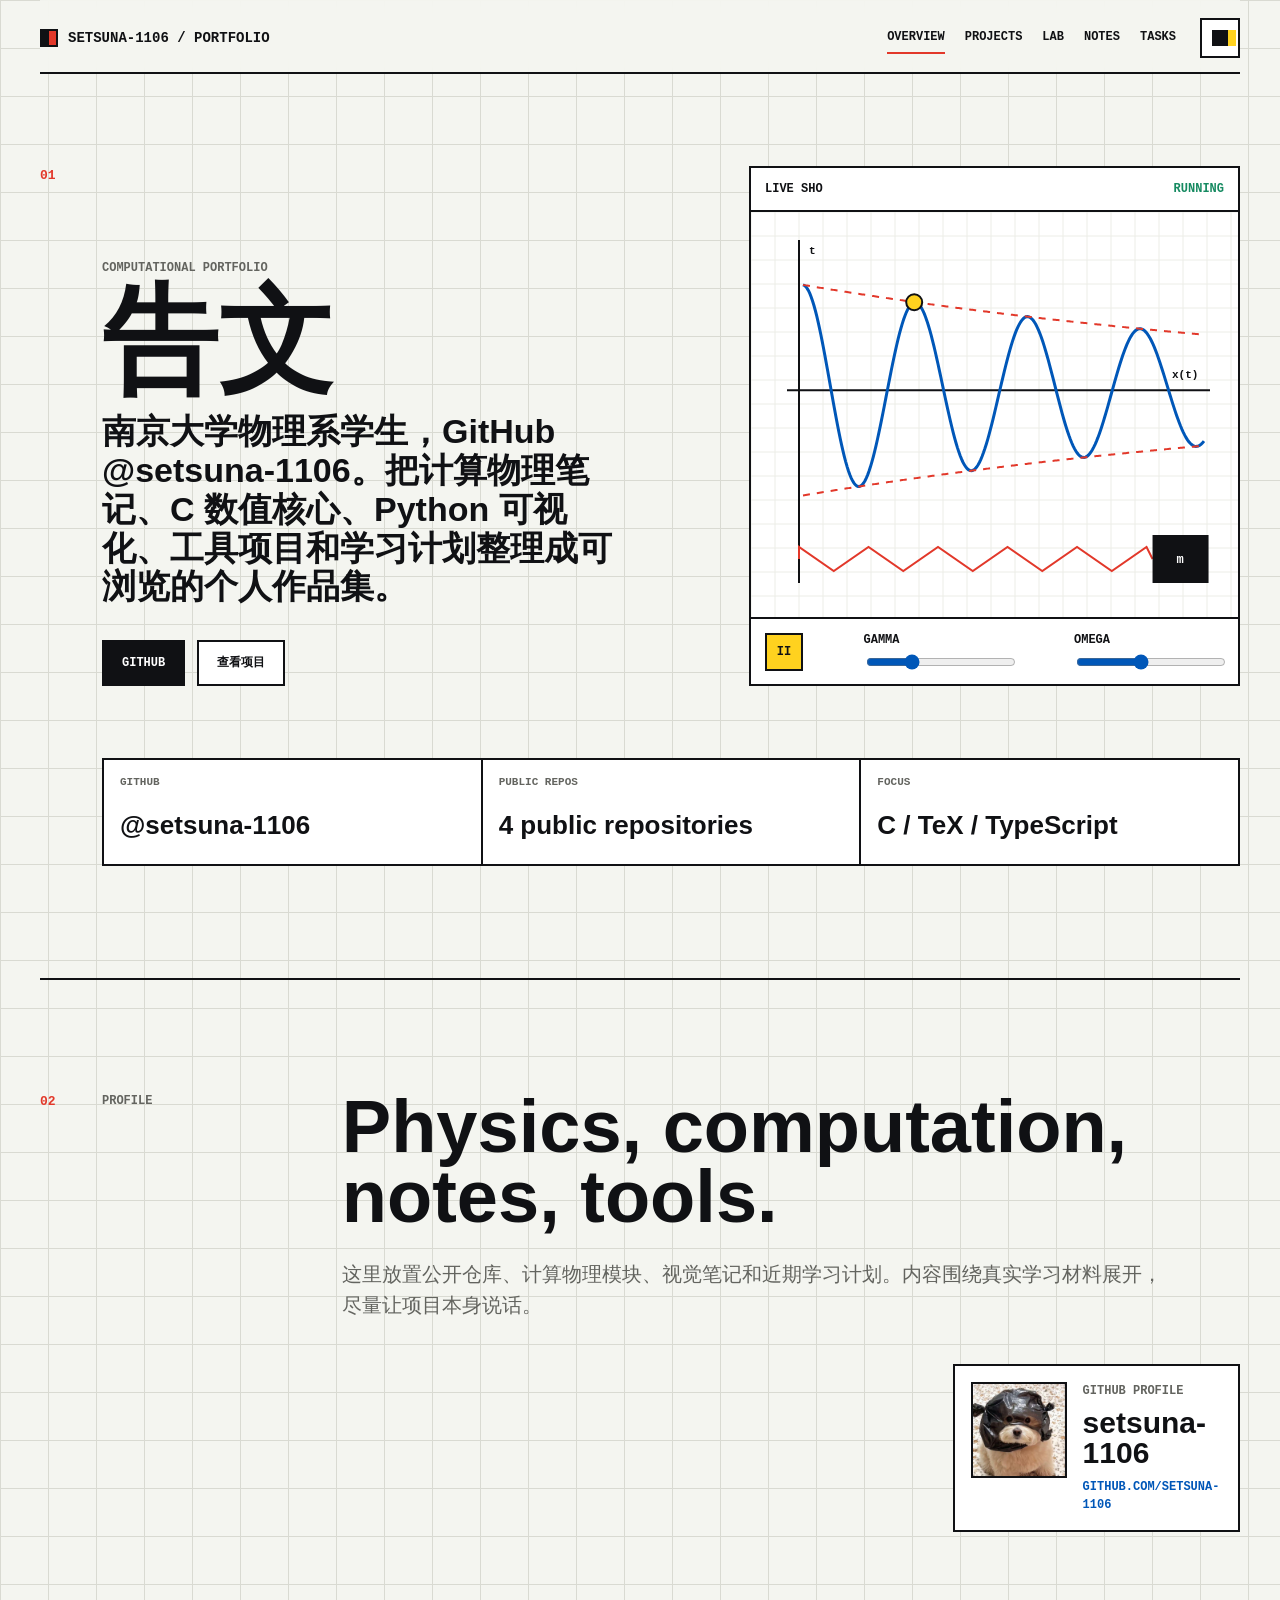
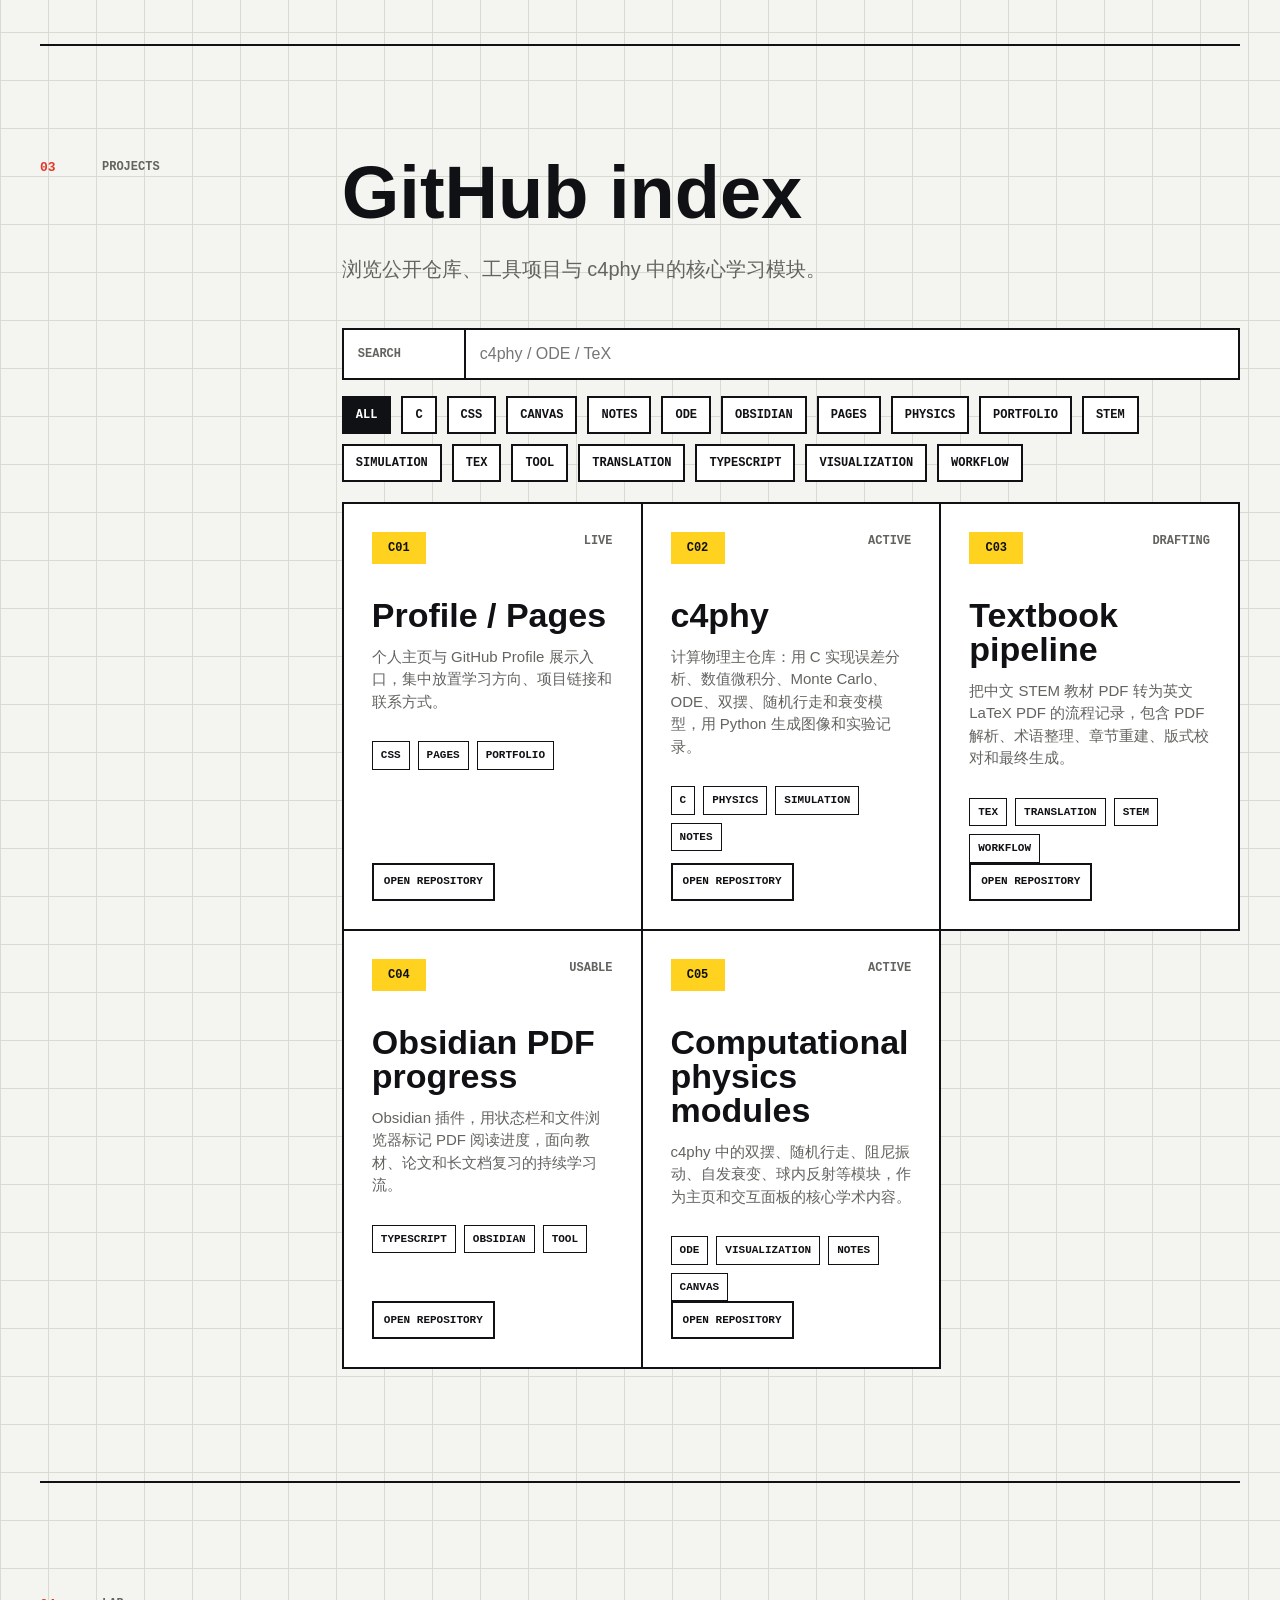
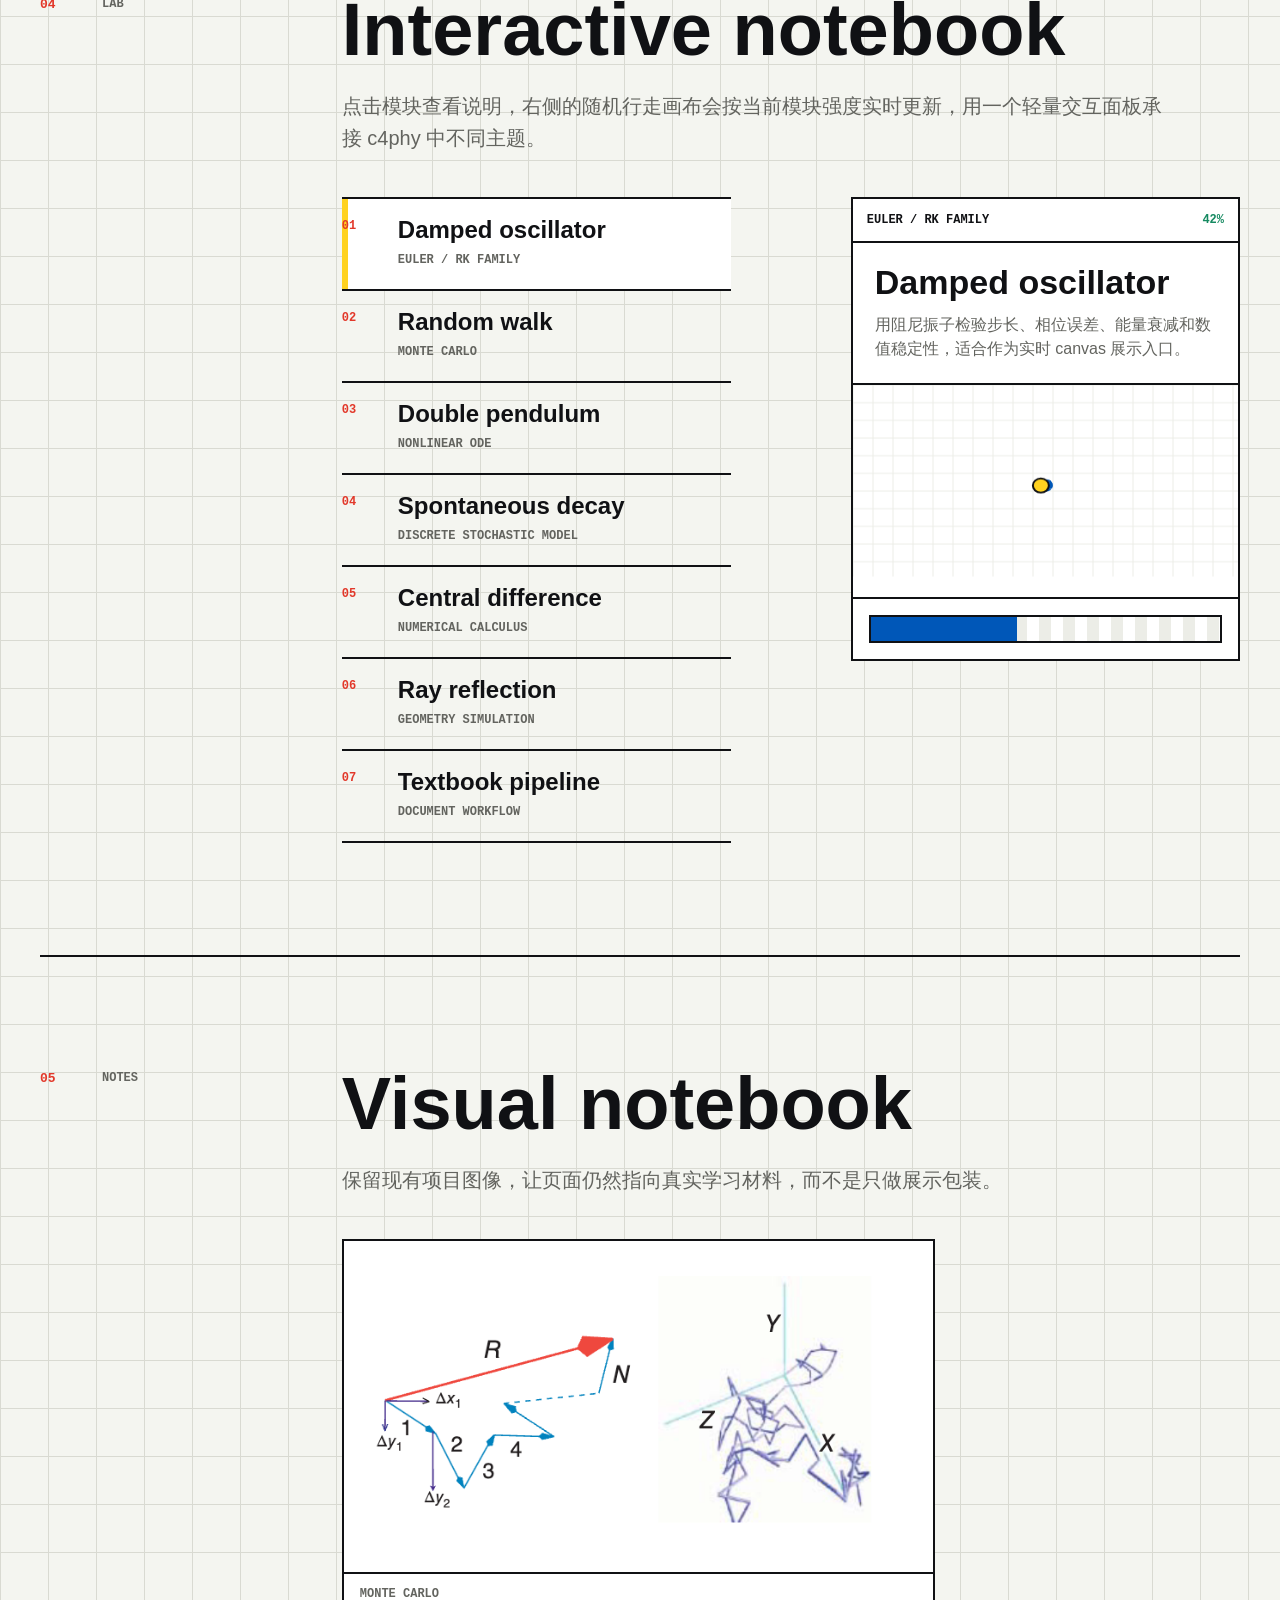
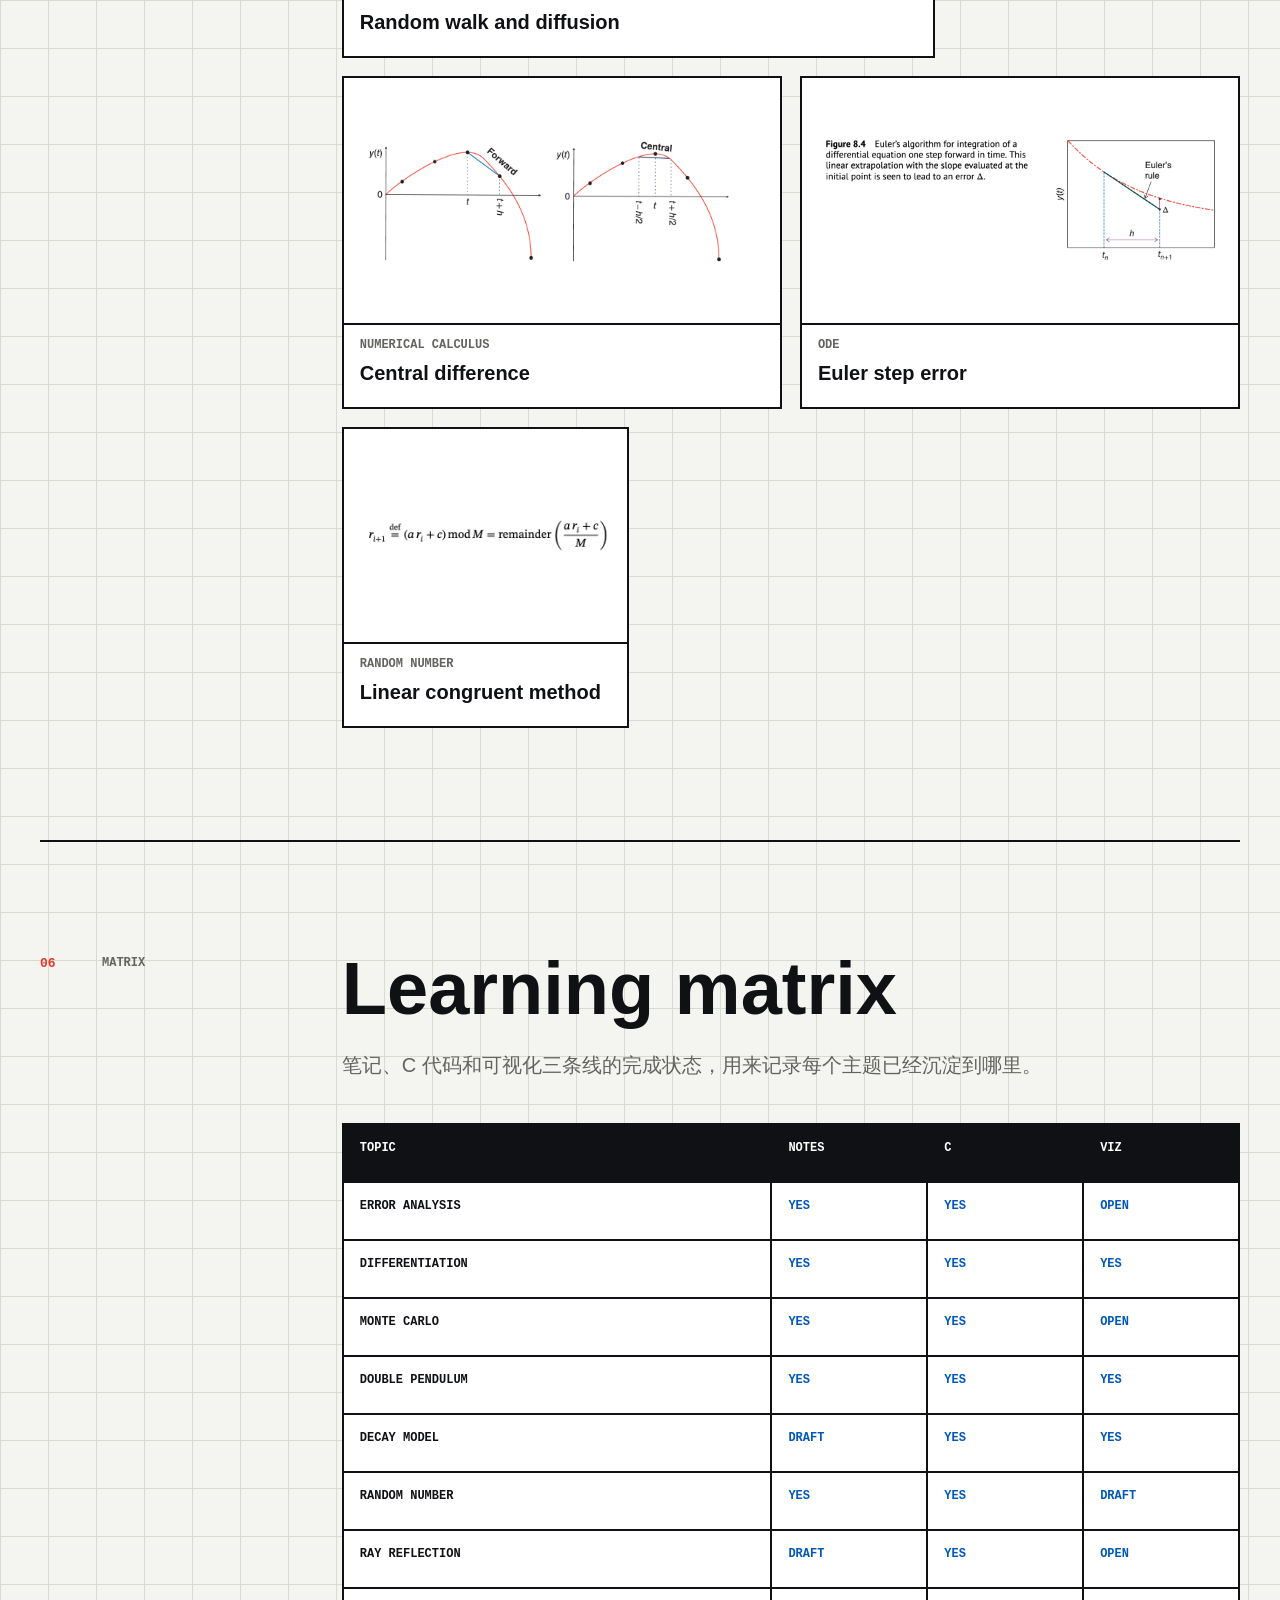
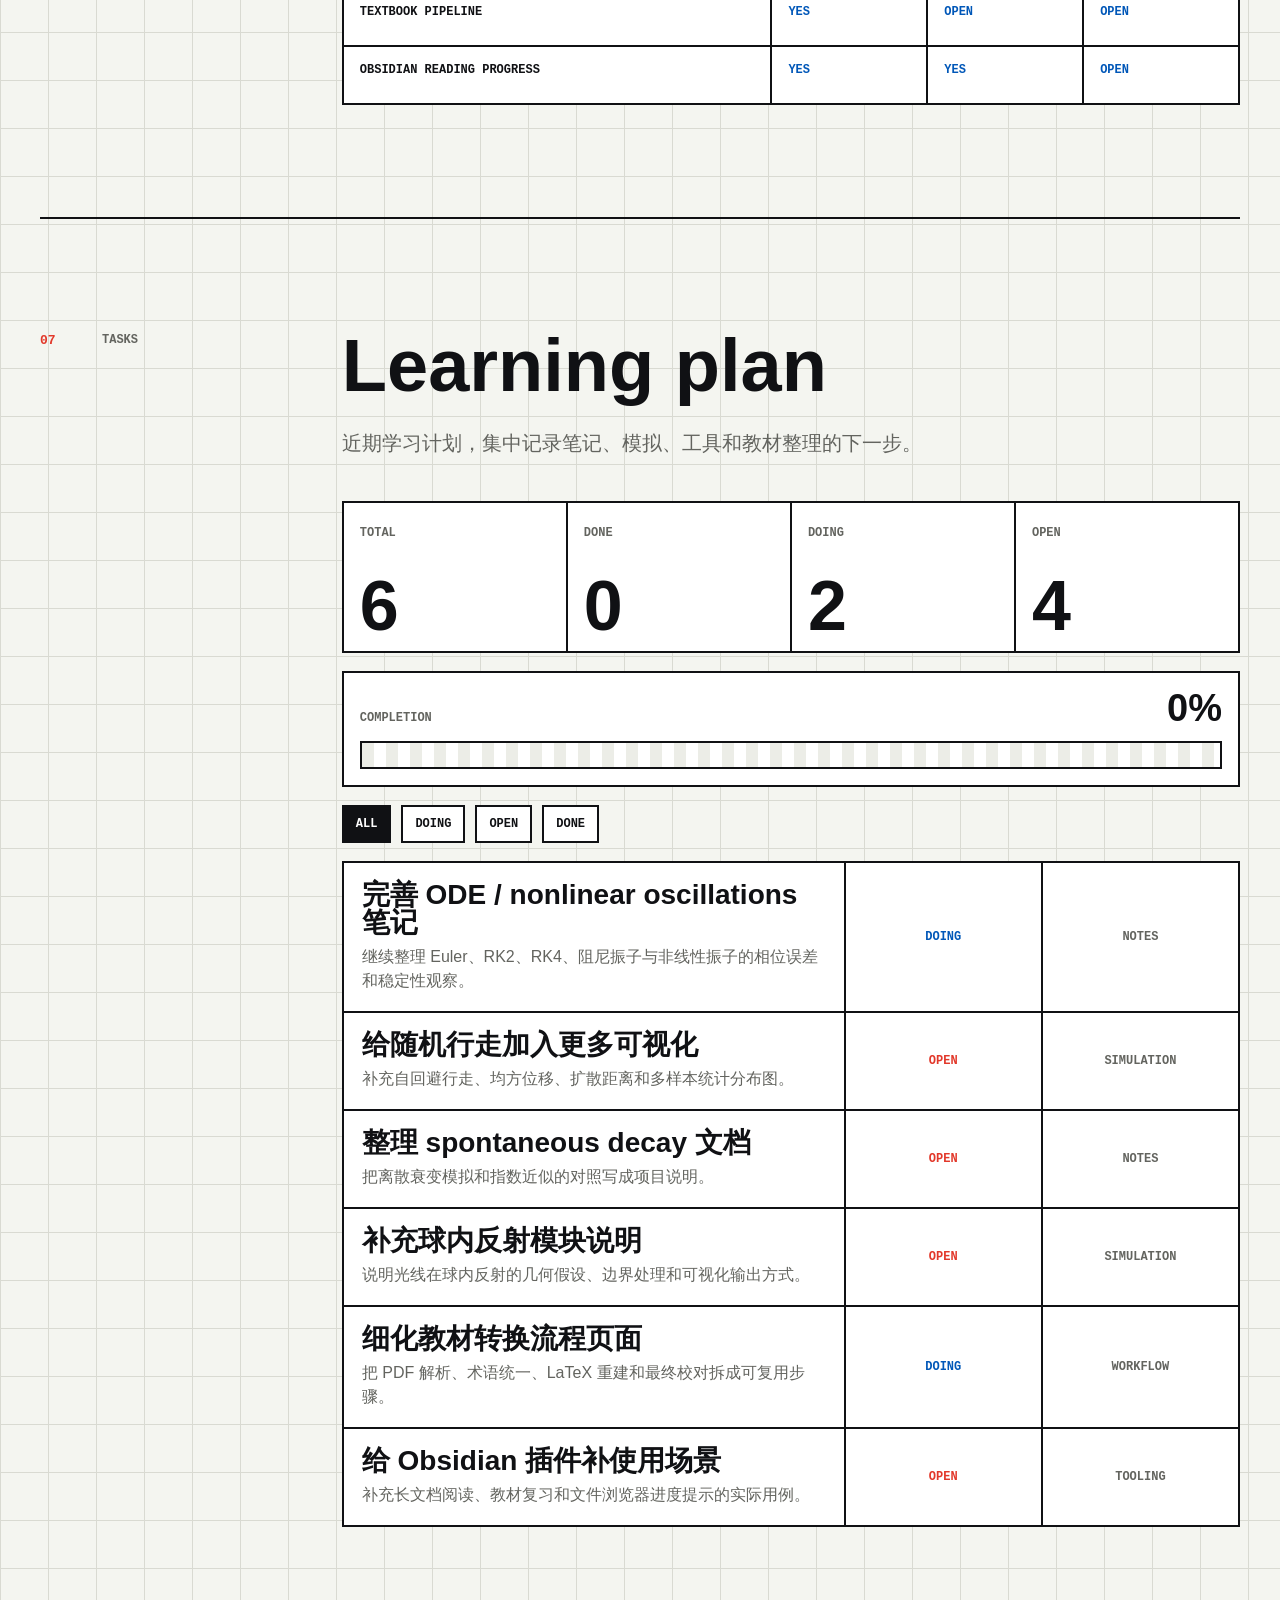
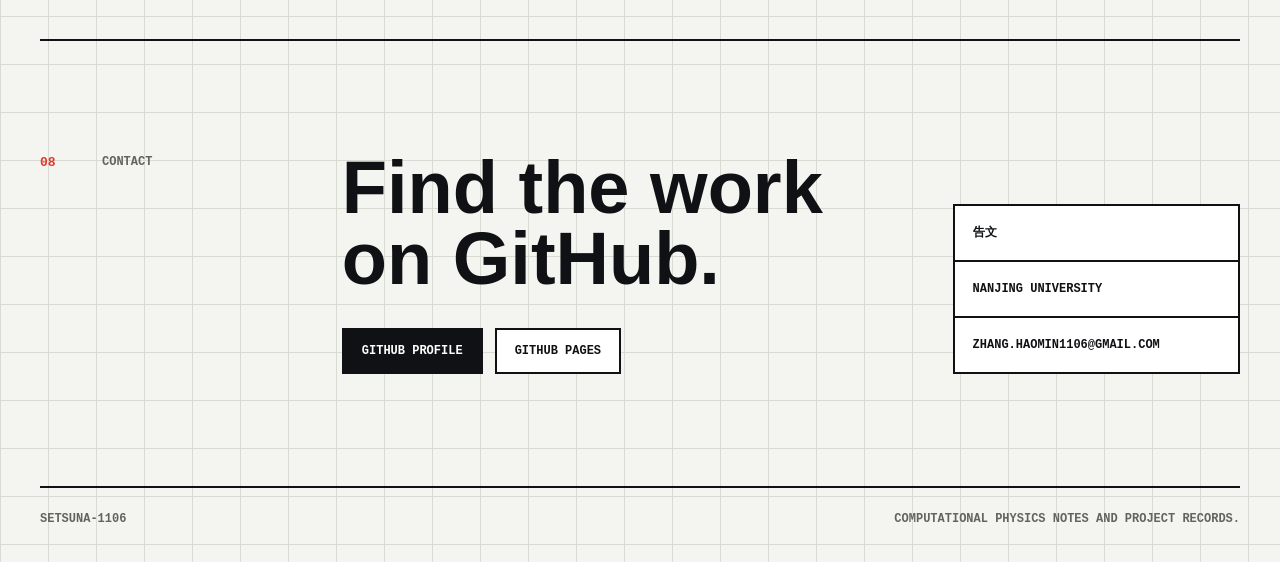
==== commit 44605739: "Refine portfolio display content" ====
--- a/advance/index.html
+++ b/advance/index.html
@@ -5,20 +5,20 @@
     <meta name="viewport" content="width=device-width, initial-scale=1">
     <meta
       name="description"
-      content="告文 / setsuna-1106 dynamic portfolio for computational physics notes, C simulations, Python visualizations, and deployable project records."
+      content="告文 / setsuna-1106 portfolio for computational physics notes, C simulations, Python visualizations, and study tools."
     >
     <title>告文 Advance | setsuna-1106</title>
     <link rel="stylesheet" href="styles.css?v=2">
-    <script src="data.js?v=3" defer></script>
-    <script src="app.js?v=3" defer></script>
+    <script src="data.js?v=4" defer></script>
+    <script src="app.js?v=4" defer></script>
   </head>
   <body>
     <a class="skip-link" href="#main">Skip to content</a>
 
     <header class="site-header" aria-label="Primary navigation">
-      <a class="brand" href="#overview" aria-label="setsuna-1106 advance home">
+      <a class="brand" href="#overview" aria-label="setsuna-1106 portfolio home">
         <span class="brand-mark" aria-hidden="true"></span>
-        <span>setsuna-1106 / advance</span>
+        <span>setsuna-1106 / portfolio</span>
       </a>
       <nav class="nav-links" aria-label="Sections">
         <a href="#overview" data-route="overview">Overview</a>
@@ -26,7 +26,6 @@
         <a href="#lab" data-route="lab">Lab</a>
         <a href="#notes" data-route="notes">Notes</a>
         <a href="#tasks" data-route="tasks">Tasks</a>
-        <a href="#deploy" data-route="deploy">Deploy</a>
       </nav>
       <button class="theme-toggle" id="theme-toggle" type="button" aria-label="Switch theme" title="Switch theme">
         <span aria-hidden="true"></span>
@@ -37,10 +36,10 @@
       <section class="hero section-grid" id="overview" aria-labelledby="hero-title">
         <div class="section-index" aria-hidden="true">01</div>
         <div class="hero-copy">
-          <p class="system-line">Dynamic computational portfolio</p>
+          <p class="system-line">Computational portfolio</p>
           <h1 id="hero-title">告文</h1>
           <p class="hero-statement">
-            南京大学物理系学生，GitHub @setsuna-1106。把计算物理笔记、C 数值核心、Python 可视化、工具项目和任务队列整理成可持续部署的动态网页。
+            南京大学物理系学生，GitHub @setsuna-1106。把计算物理笔记、C 数值核心、Python 可视化、工具项目和学习计划整理成可浏览的个人作品集。
           </p>
           <div class="hero-actions" aria-label="Primary links">
             <a class="button primary" href="https://github.com/setsuna-1106">GitHub</a>
@@ -78,7 +77,7 @@
         <div class="section-heading">
           <h2 id="profile-title">Physics, computation, notes, tools.</h2>
           <p>
-            新版本把原站的静态展示升级为数据驱动界面：项目、笔记、学习矩阵、任务状态和交互模块都由脚本渲染。当前仍可直接静态部署，后续也可以把 data.js 替换为服务器接口或 CMS 数据源。
+            这里放置公开仓库、计算物理模块、视觉笔记和近期学习计划。内容围绕真实学习材料展开，尽量让项目本身说话。
           </p>
         </div>
         <article class="profile-card">
@@ -96,7 +95,7 @@
         <div class="section-label">Projects</div>
         <div class="section-heading">
           <h2 id="projects-title">GitHub index</h2>
-          <p>用搜索、标签筛选和状态统计管理公开仓库、网页入口与学习模块。</p>
+          <p>浏览公开仓库、工具项目与 c4phy 中的核心学习模块。</p>
         </div>
         <div class="project-tools" aria-label="Project tools">
           <label class="search-box">
@@ -134,7 +133,7 @@
         <div class="section-label">Matrix</div>
         <div class="section-heading">
           <h2 id="matrix-title">Learning matrix</h2>
-          <p>笔记、C 代码和可视化三条线的完成状态，由数据层统一生成。</p>
+          <p>笔记、C 代码和可视化三条线的完成状态，用来记录每个主题已经沉淀到哪里。</p>
         </div>
         <div class="matrix" id="matrix" role="table" aria-label="Learning progress matrix"></div>
       </section>
@@ -143,8 +142,8 @@
         <div class="section-index" aria-hidden="true">07</div>
         <div class="section-label">Tasks</div>
         <div class="section-heading">
-          <h2 id="tasks-title">Task console</h2>
-          <p>任务可筛选、可添加、可重置；本地修改会存入浏览器 localStorage，部署后也能作为轻量个人看板使用。</p>
+          <h2 id="tasks-title">Learning plan</h2>
+          <p>近期学习计划，集中记录笔记、模拟、工具和教材整理的下一步。</p>
         </div>
         <div class="task-dashboard" aria-label="Current task statistics">
           <div class="task-summary" id="task-summary"></div>
@@ -158,59 +157,12 @@
             </div>
           </div>
           <div class="task-filters" id="task-filters" aria-label="Task filters"></div>
-          <form class="task-form" id="task-form" aria-label="Add task">
-            <label>
-              <span>Title</span>
-              <input id="task-title" name="title" type="text" placeholder="新的学习任务" required>
-            </label>
-            <label>
-              <span>Area</span>
-              <input id="task-area" name="area" type="text" placeholder="Notes">
-            </label>
-            <label>
-              <span>Status</span>
-              <select id="task-status" name="status">
-                <option value="open">open</option>
-                <option value="doing">doing</option>
-                <option value="done">done</option>
-              </select>
-            </label>
-            <button class="button primary" type="submit">Add</button>
-            <button class="button secondary" id="reset-tasks" type="button">Reset</button>
-          </form>
           <div class="task-list" id="task-list" aria-live="polite"></div>
         </div>
       </section>
 
-      <section class="deploy section-grid" id="deploy" aria-labelledby="deploy-title">
+      <section class="contact section-grid" id="contact" aria-labelledby="contact-title">
         <div class="section-index" aria-hidden="true">08</div>
-        <div class="section-label">Deploy</div>
-        <div class="section-heading">
-          <h2 id="deploy-title">Server ready structure</h2>
-          <p>当前版本可以静态部署；如果以后接服务器，只需要让数据层从 API 获取内容，项目筛选、任务统计和矩阵渲染不需要重写。</p>
-        </div>
-        <div class="deploy-board" aria-label="Deployment plan">
-          <article>
-            <span>01</span>
-            <strong>Static first</strong>
-            <p>上传整个 advance 文件夹到 Nginx、GitHub Pages、Cloudflare Pages 或任意静态服务器。</p>
-          </article>
-          <article>
-            <span>02</span>
-            <strong>Data layer</strong>
-            <p>项目、任务、笔记、矩阵集中在 data.js，后续可替换成 /api/profile.json。</p>
-          </article>
-          <article>
-            <span>03</span>
-            <strong>Client state</strong>
-            <p>任务看板使用 localStorage 保存本地编辑，服务器版可改为数据库同步。</p>
-          </article>
-        </div>
-        <pre class="code-panel" aria-label="Static server command"><code>python3 -m http.server 8080 --directory advance</code></pre>
-      </section>
-
-      <section class="contact section-grid" id="contact" aria-labelledby="contact-title">
-        <div class="section-index" aria-hidden="true">09</div>
         <div class="section-label">Contact</div>
         <div class="contact-copy">
           <h2 id="contact-title">Find the work on GitHub.</h2>
@@ -225,7 +177,7 @@
 
     <footer class="site-footer">
       <span>setsuna-1106</span>
-      <span>Advance build: data-driven static app.</span>
+      <span>Computational physics notes and project records.</span>
     </footer>
   </body>
 </html>
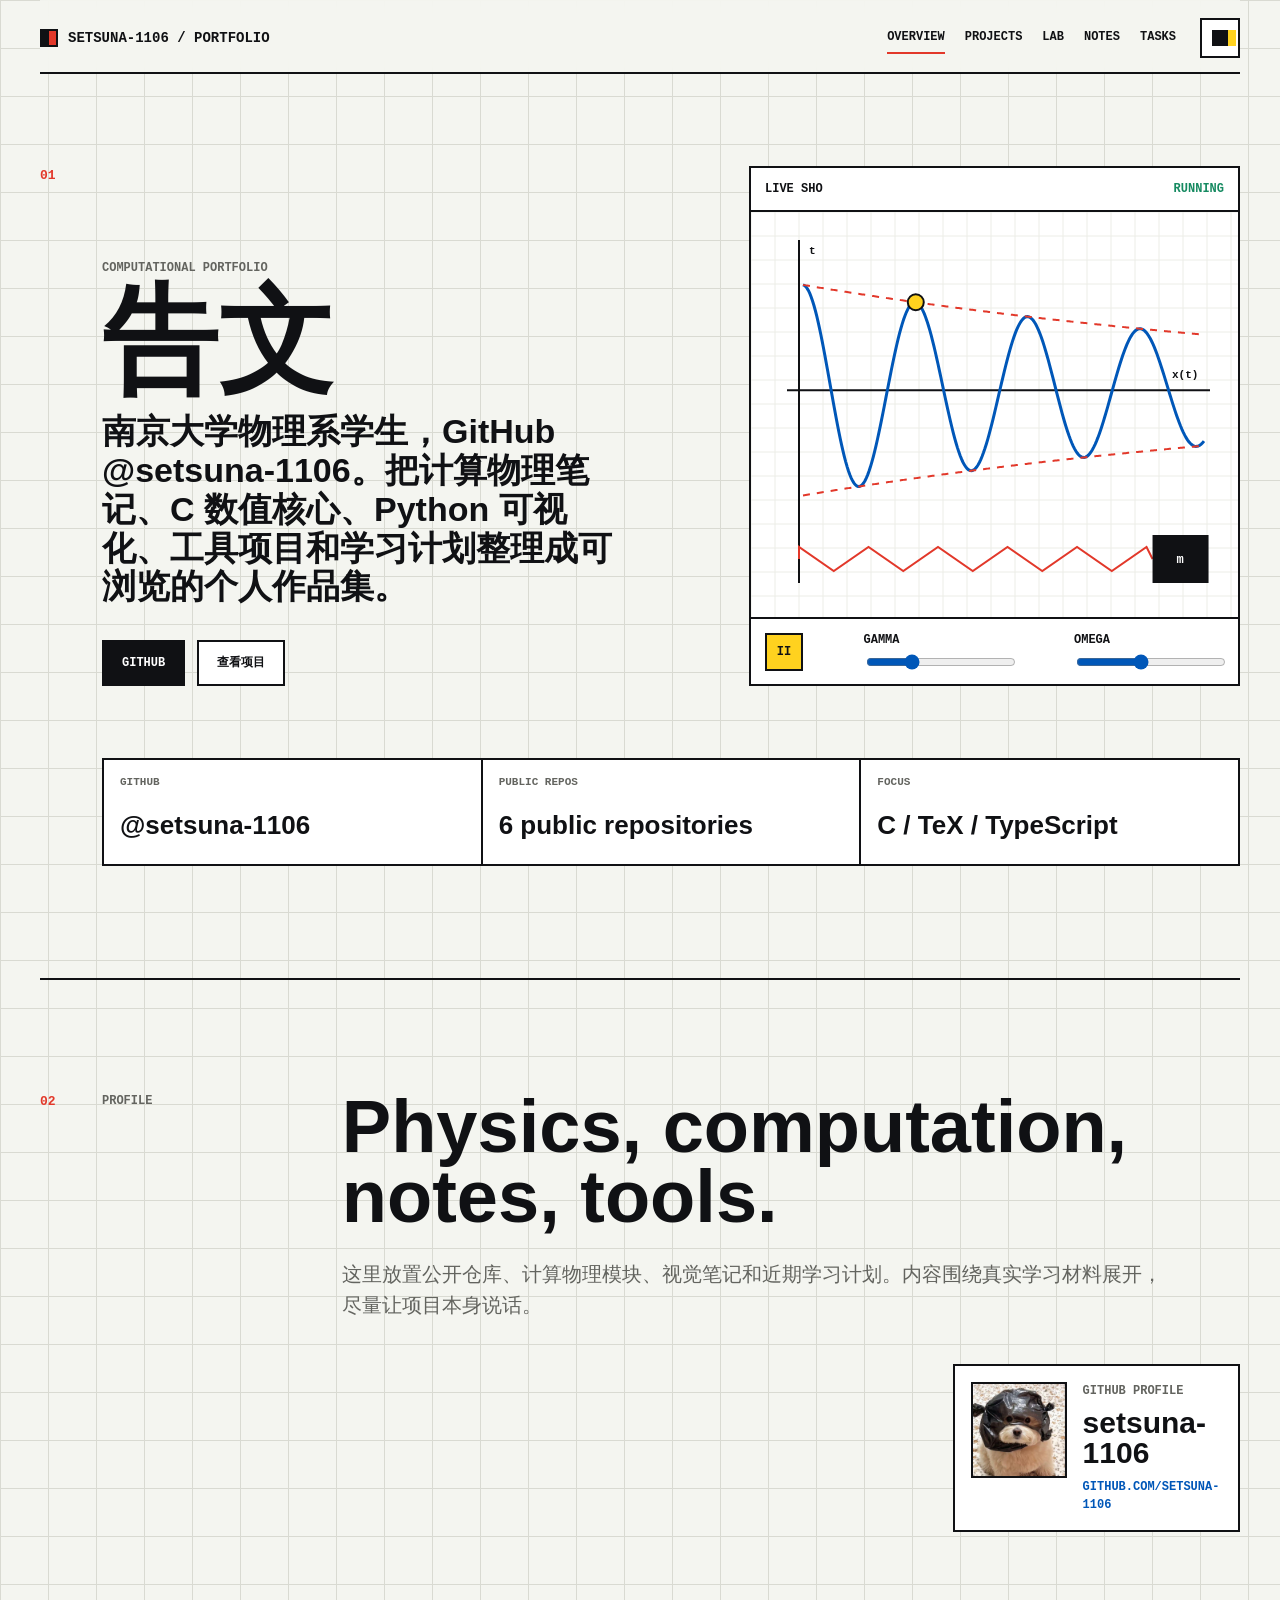
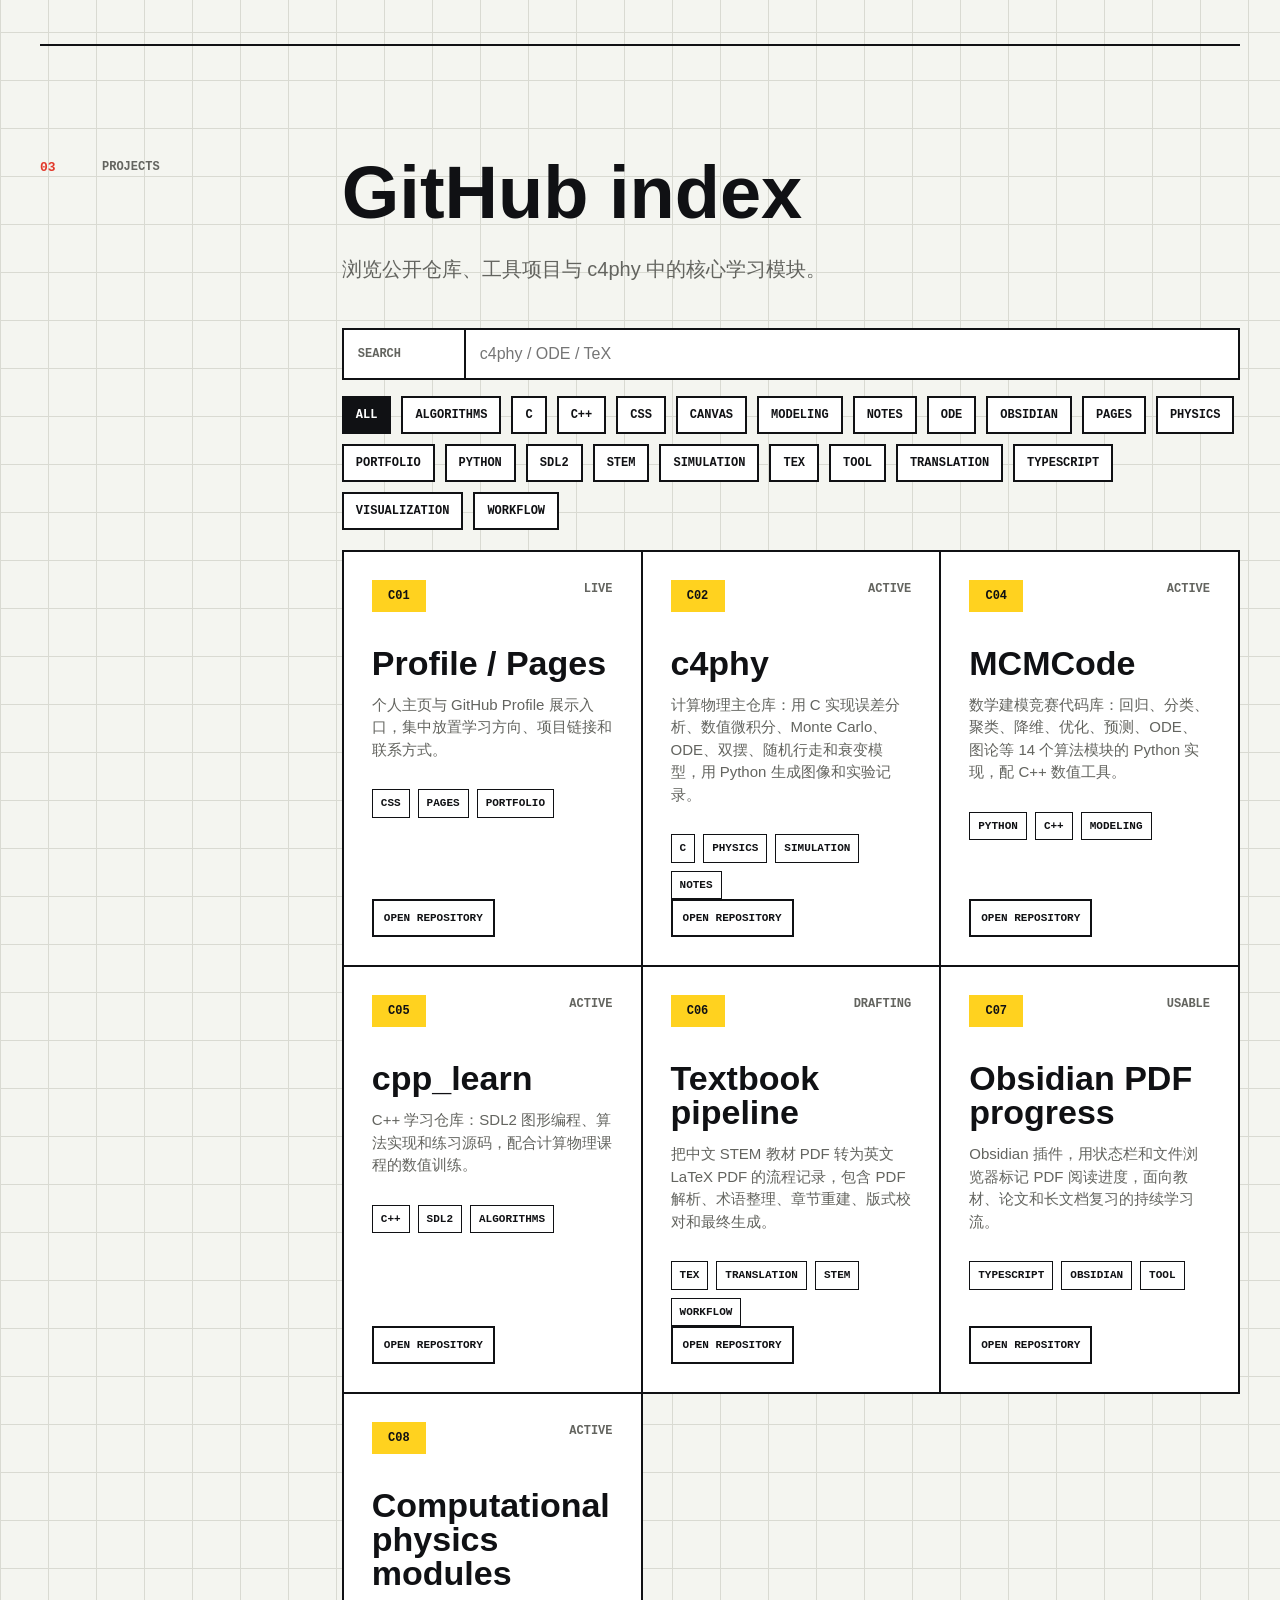
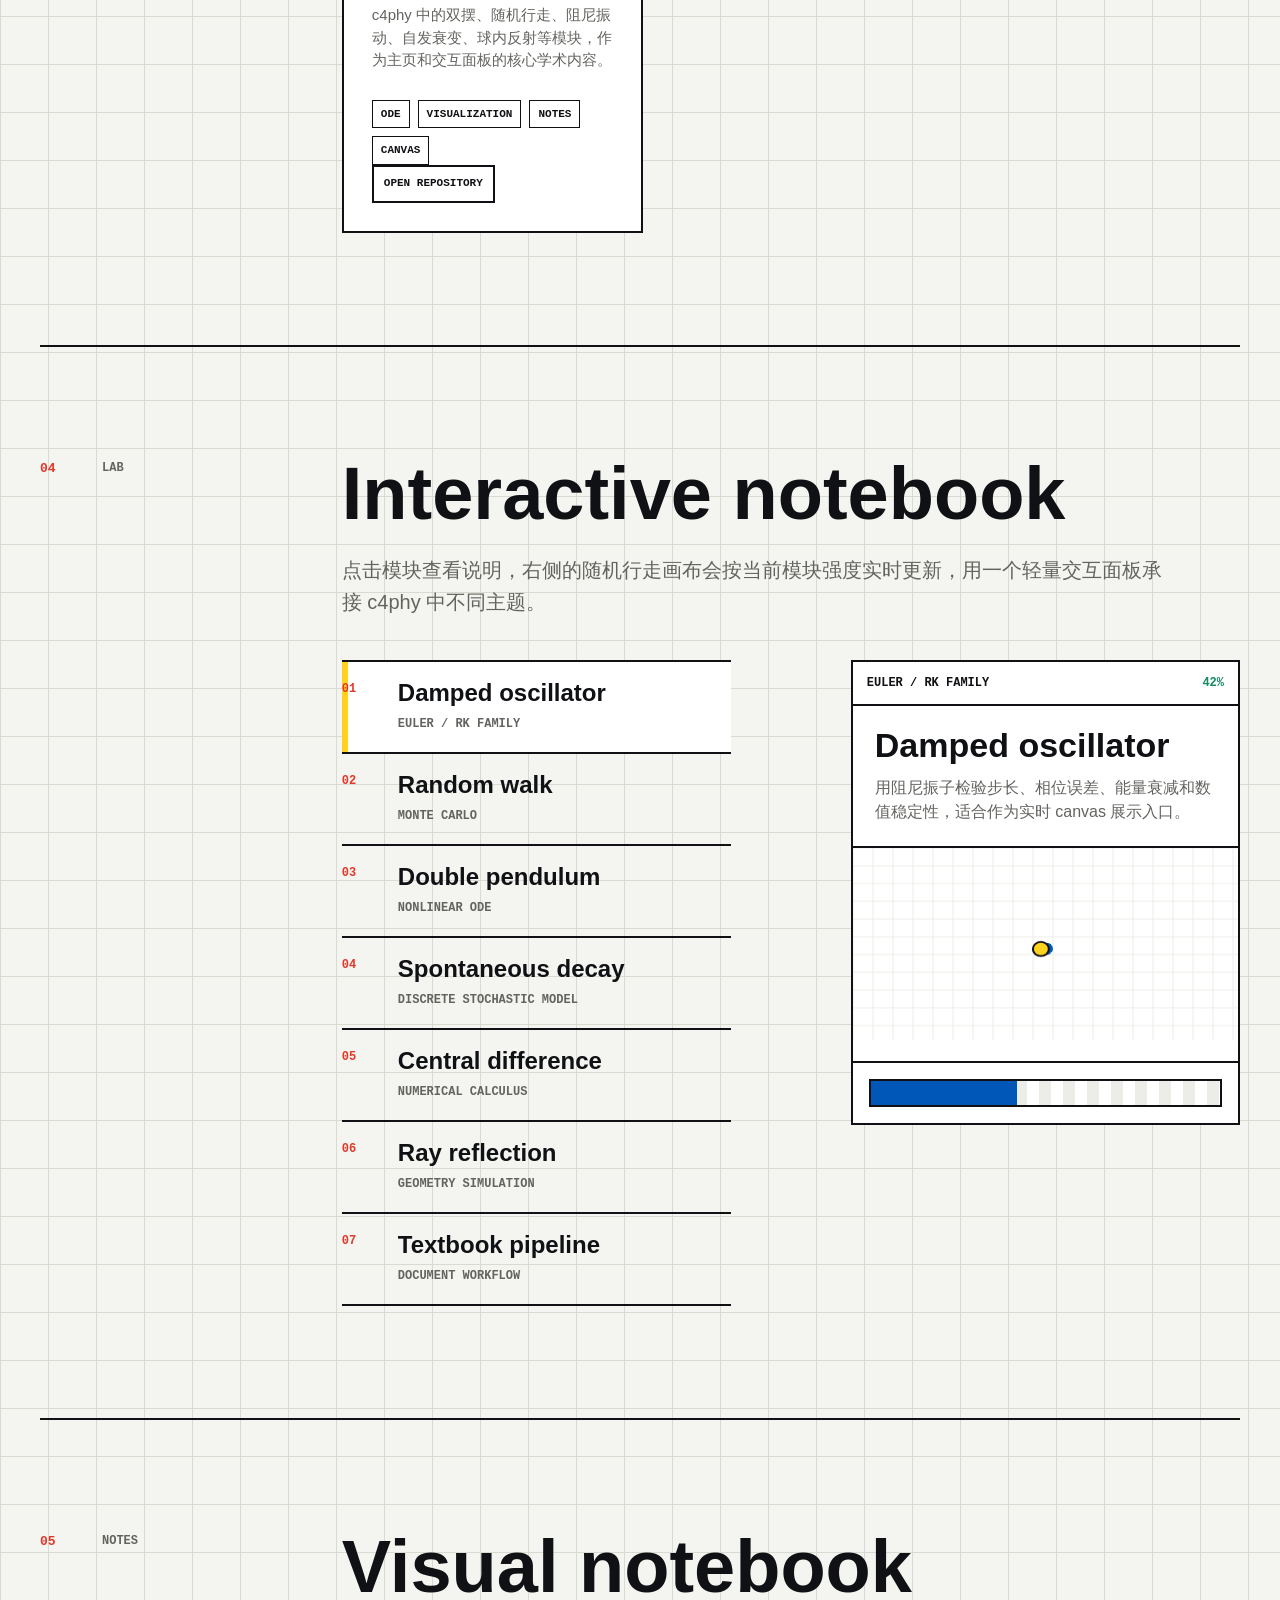
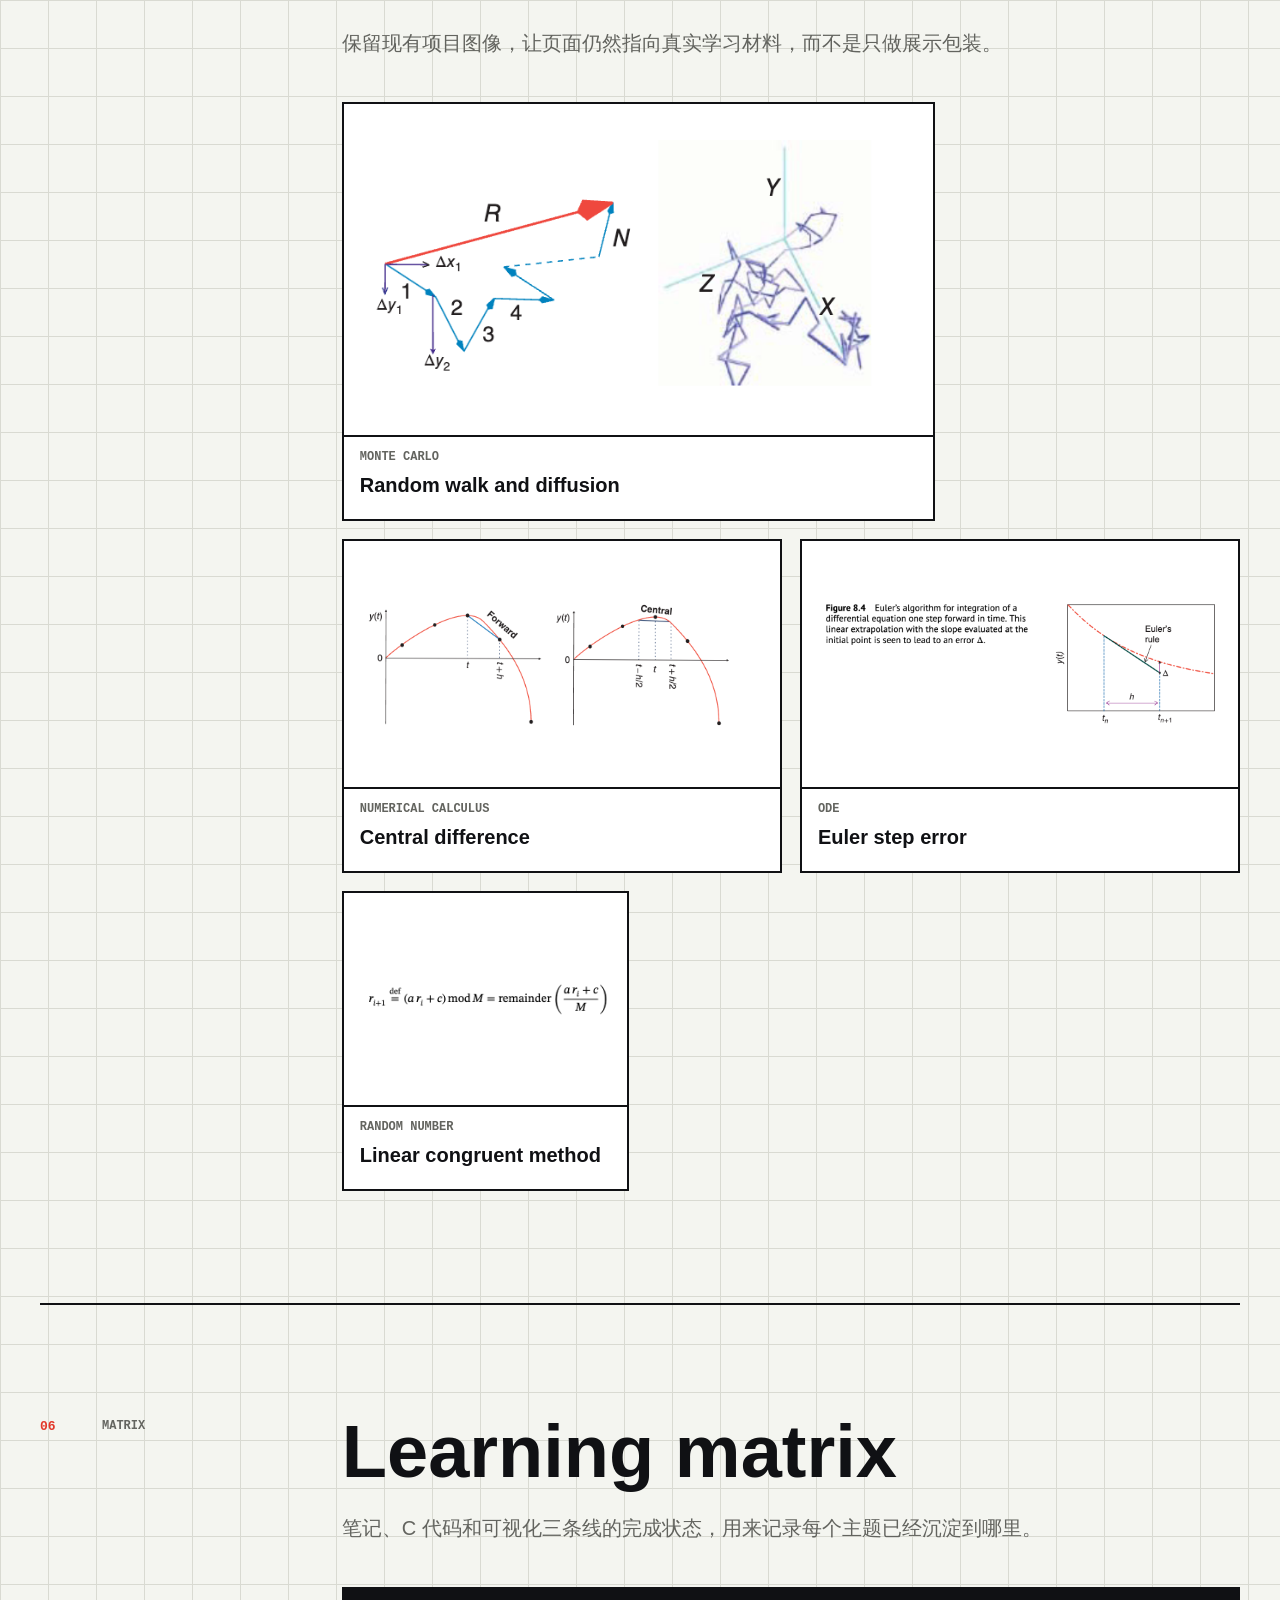
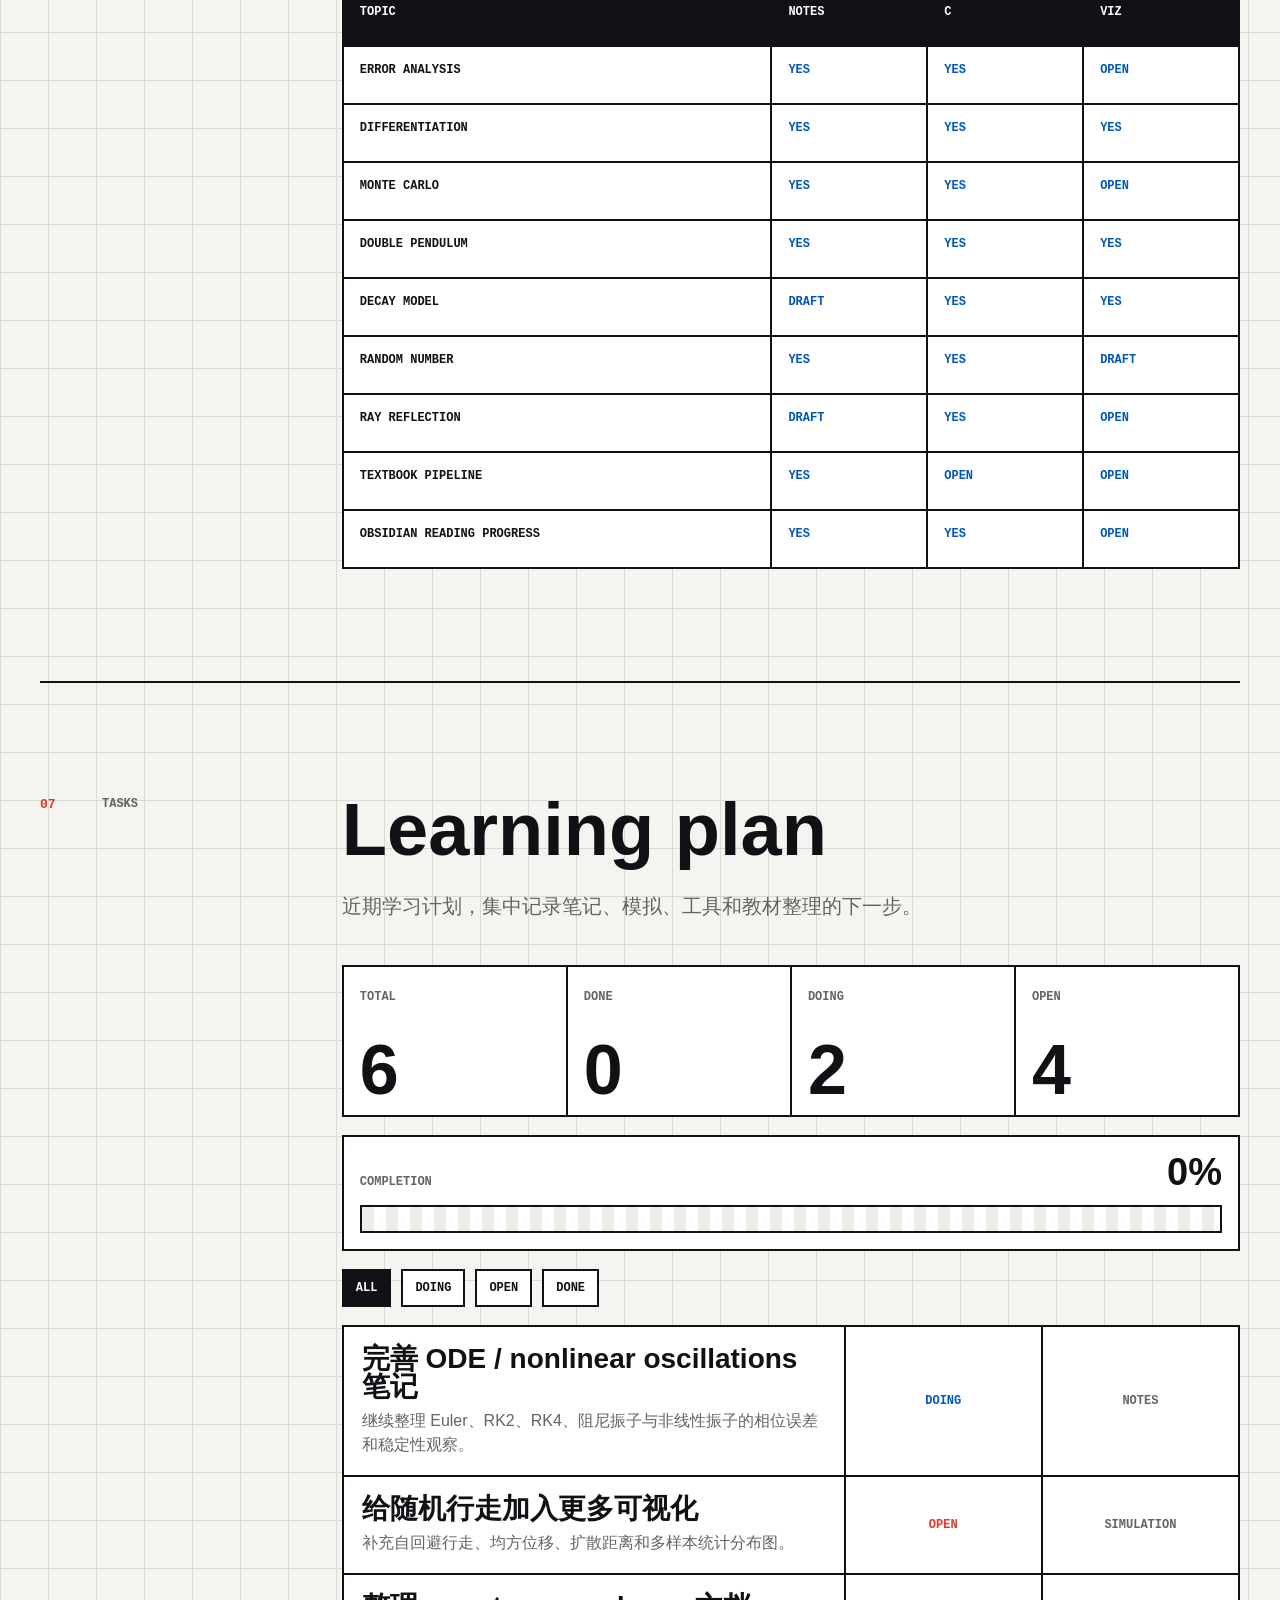
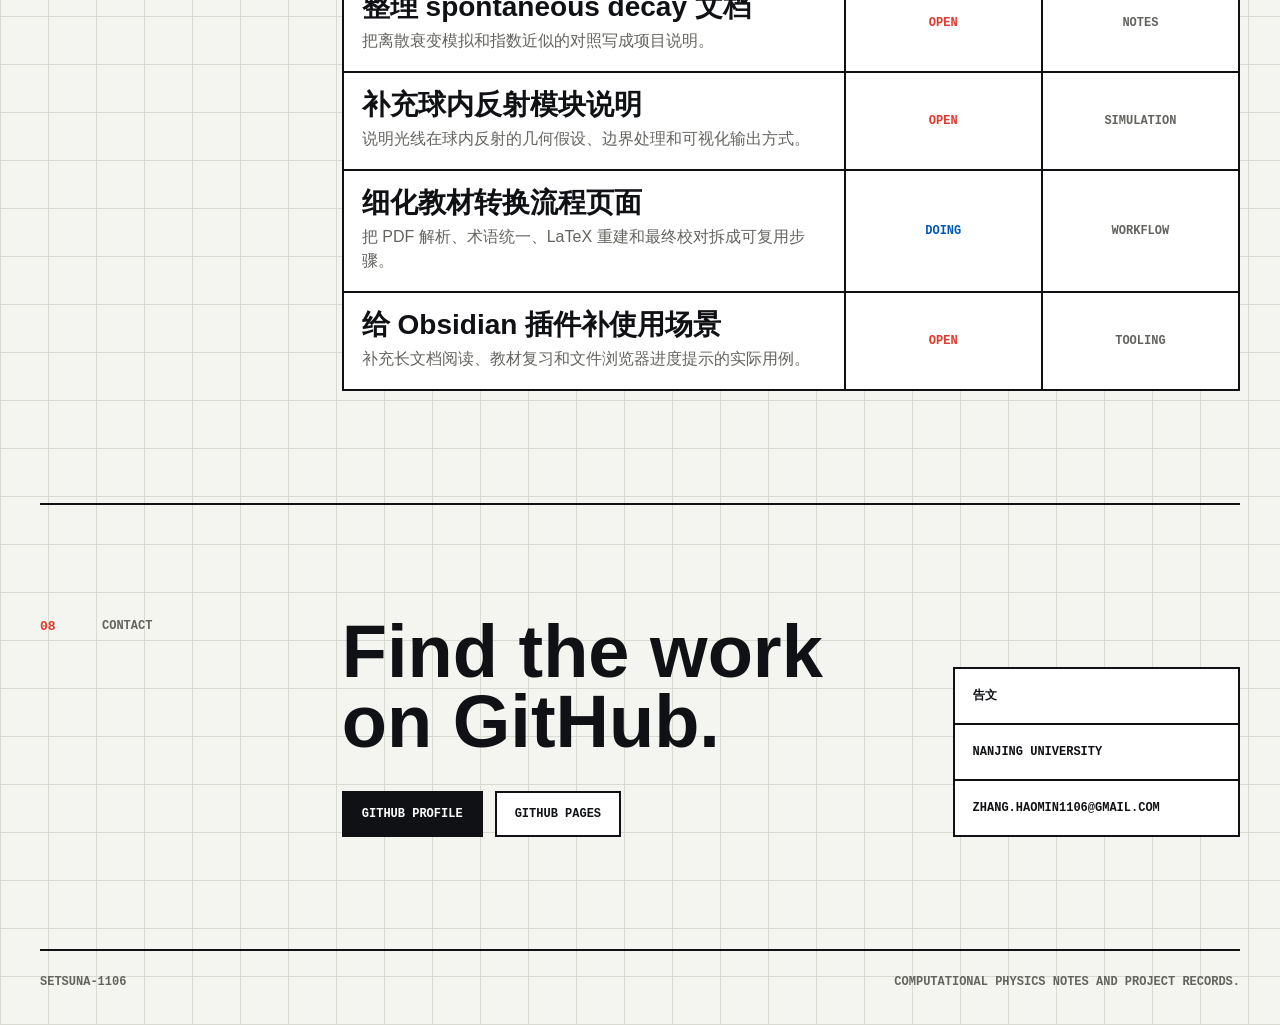
==== commit 9c26d9e4: "Update site: sync with GitHub (add MCMCode/cpp_learn), favicon+OG tags, cleanup - Add MCMCode and cp" ====
--- a/advance/index.html
+++ b/advance/index.html
@@ -81,7 +81,7 @@
           </p>
         </div>
         <article class="profile-card">
-          <img src="assets/github-avatar.jpg" alt="GitHub avatar for setsuna-1106">
+          <img src="../assets/github-avatar.jpg" alt="GitHub avatar for setsuna-1106">
           <div>
             <span>GitHub Profile</span>
             <strong>setsuna-1106</strong>
